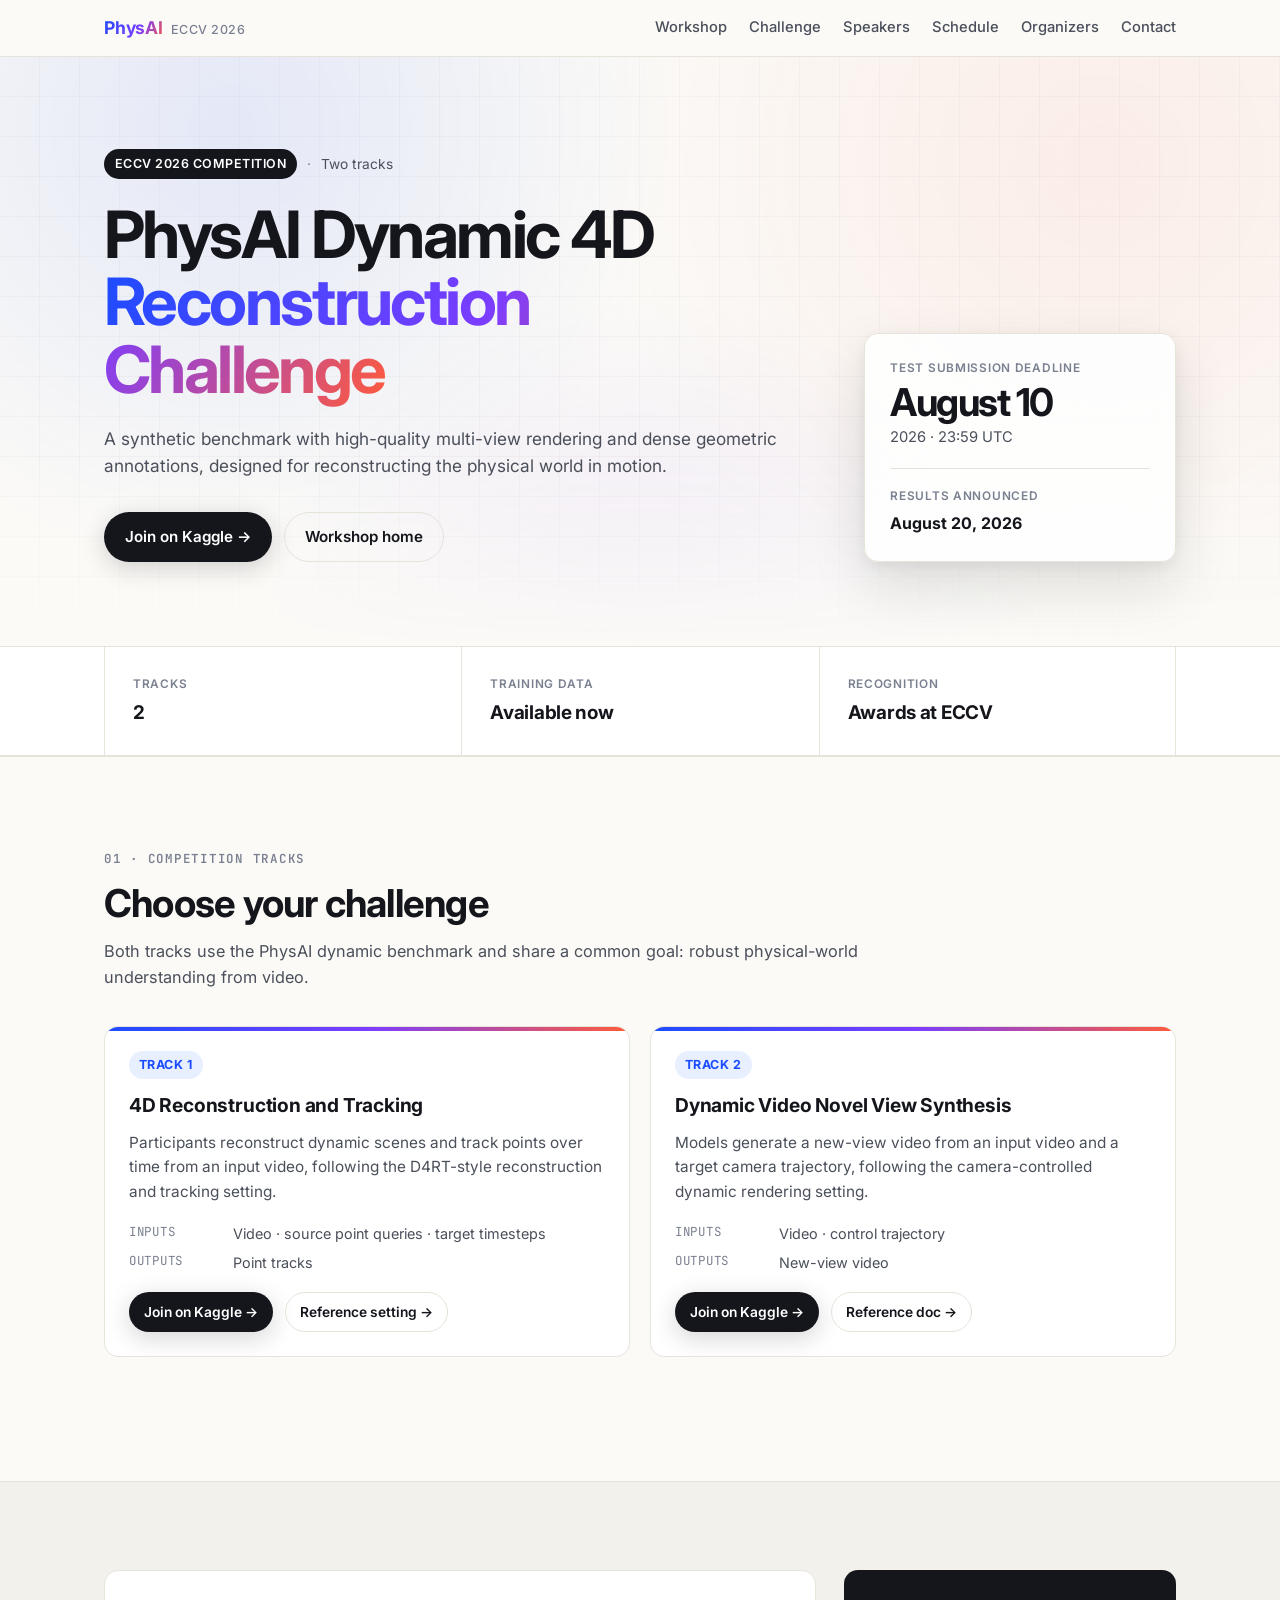
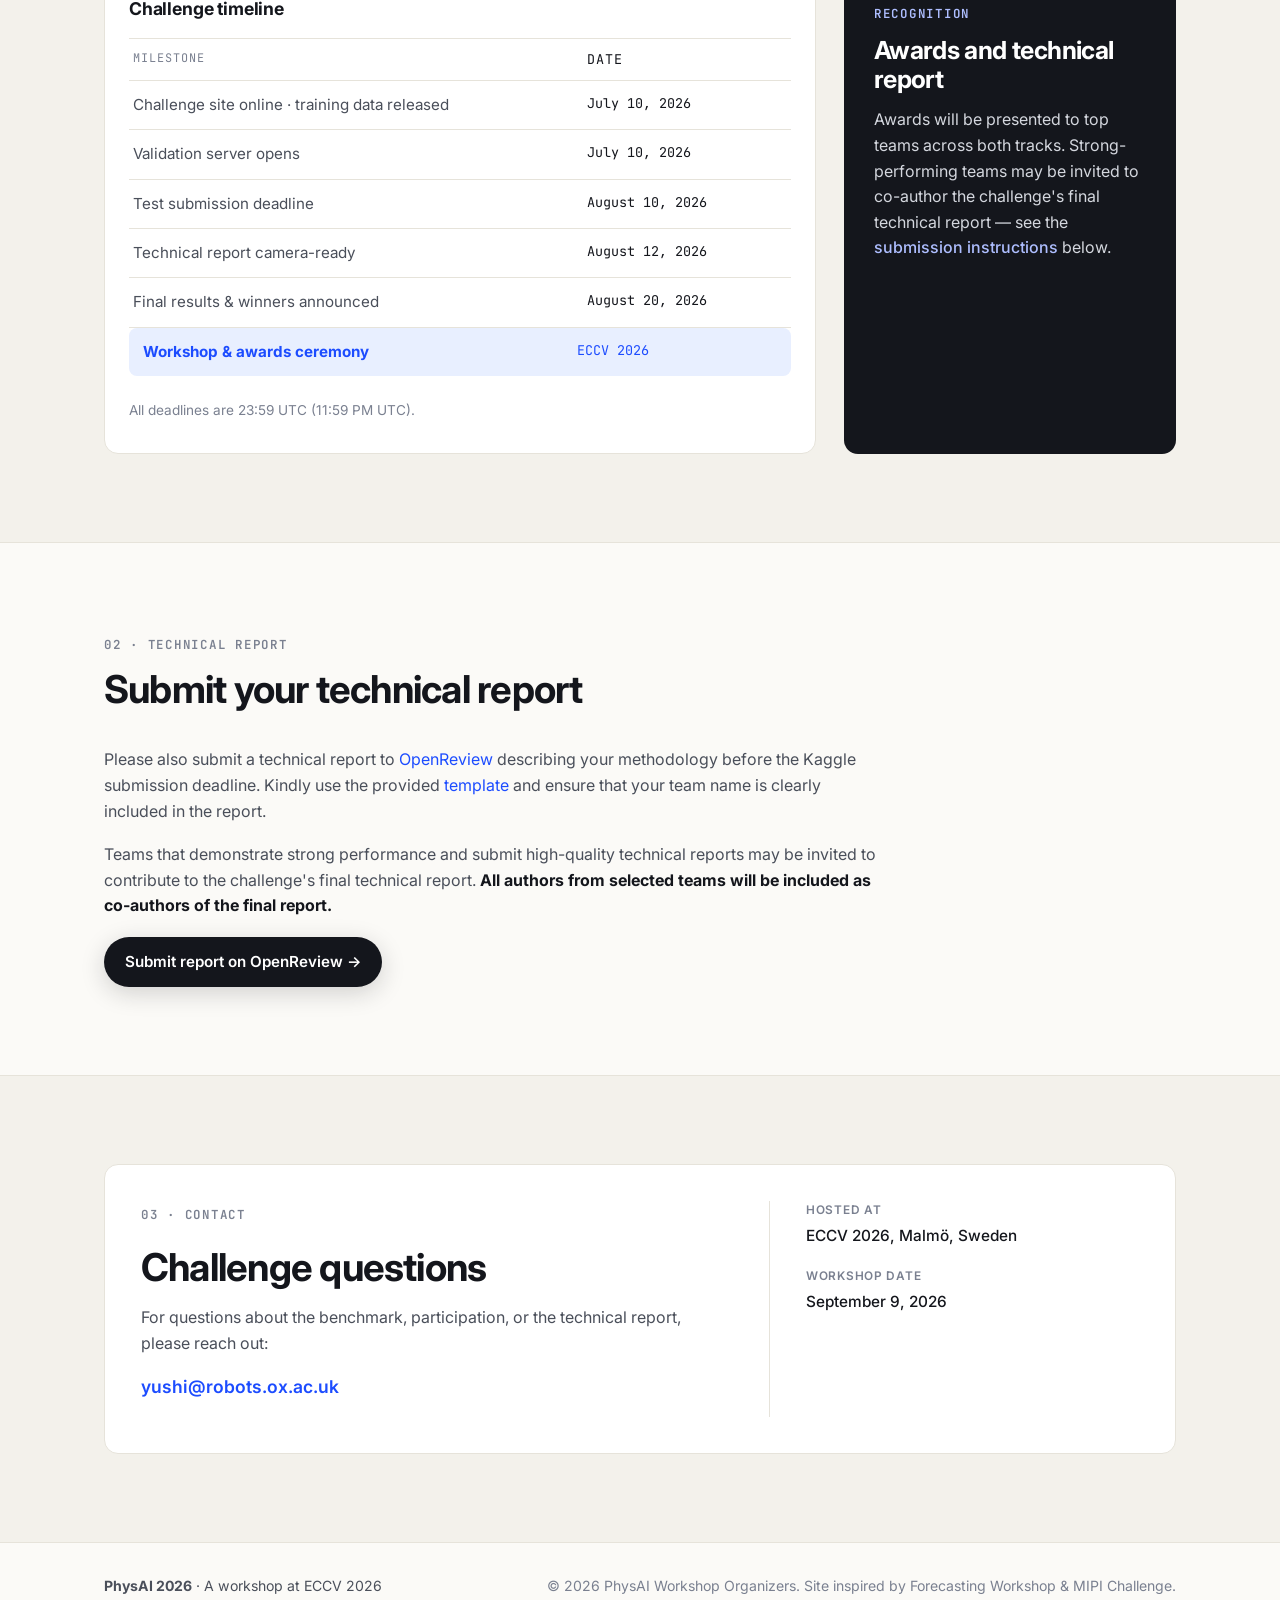
==== challenge.html @ 5b1e58a1 "Add technical report submission instructions to challenge page Co-Authored-By: Claude Fable 5 <norep" ====
<!doctype html>
<html lang="en">
<head>
<meta charset="utf-8" />
<meta name="viewport" content="width=device-width, initial-scale=1" />
<title>PhysAI Dynamic 4D Reconstruction Challenge — ECCV 2026</title>
<meta name="description" content="The PhysAI Dynamic 4D Reconstruction Challenge at ECCV 2026: two tracks for reconstruction, tracking, and dynamic video novel view synthesis." />
<link rel="preconnect" href="https://fonts.googleapis.com" />
<link rel="preconnect" href="https://fonts.gstatic.com" crossorigin />
<link href="https://fonts.googleapis.com/css2?family=Inter:wght@300;400;500;600;700;800&family=JetBrains+Mono:wght@400;500&display=swap" rel="stylesheet" />
<link rel="stylesheet" href="styles.css" />
</head>
<body class="challenge-page">

<header class="nav">
  <div class="nav-inner">
    <a href="index.html" class="brand">
      <span class="brand-mark">PhysAI</span>
      <span class="brand-sub">ECCV 2026</span>
    </a>
    <nav>
      <a href="index.html#about">Workshop</a>
      <a href="#top">Challenge</a>
      <a href="index.html#speakers">Speakers</a>
      <a href="index.html#schedule">Schedule</a>
      <a href="index.html#organizers">Organizers</a>
      <a href="#contact">Contact</a>
    </nav>
  </div>
</header>

<main>
  <section id="top" class="challenge-hero">
    <div class="hero-grid" aria-hidden="true"></div>
    <div class="container challenge-hero-inner">
      <div class="challenge-hero-copy">
        <div class="kicker">
          <span class="badge">ECCV 2026 Competition</span>
          <span class="dot">·</span>
          <span>Two tracks</span>
        </div>
        <h1>PhysAI Dynamic 4D<br /><span class="grad">Reconstruction Challenge</span></h1>
        <p class="lede">A synthetic benchmark with high-quality multi-view rendering and dense geometric annotations, designed for reconstructing the physical world in motion.</p>
        <div class="cta">
          <a class="btn primary" href="https://www.kaggle.com/competitions/phys-ai-dynamic-4-d-reconstruction-challenge" target="_blank" rel="noopener">Join on Kaggle →</a>
          <a class="btn ghost" href="index.html">Workshop home</a>
        </div>
      </div>
      <aside class="deadline-card" aria-label="Challenge deadlines">
        <span class="meta-label">Test submission deadline</span>
        <strong>August 10</strong>
        <span>2026 · 23:59 UTC</span>
        <div class="deadline-divider"></div>
        <span class="meta-label">Results announced</span>
        <b>August 20, 2026</b>
      </aside>
    </div>
  </section>

  <section class="challenge-stats" aria-label="Challenge overview">
    <div class="container challenge-stats-inner">
      <div><span class="meta-label">Tracks</span><strong>2</strong></div>
      <div><span class="meta-label">Training data</span><strong>Available now</strong></div>
      <div><span class="meta-label">Recognition</span><strong>Awards at ECCV</strong></div>
    </div>
  </section>

  <section id="tracks" class="section">
    <div class="container">
      <div class="section-head">
        <span class="eyebrow">01 · Competition tracks</span>
        <h2>Choose your challenge</h2>
        <p class="section-sub">Both tracks use the PhysAI dynamic benchmark and share a common goal: robust physical-world understanding from video.</p>
      </div>
      <div class="tracks">
        <article class="track">
          <div class="track-tag">Track 1</div>
          <h3>4D Reconstruction and Tracking</h3>
          <p>Participants reconstruct dynamic scenes and track points over time from an input video, following the D4RT-style reconstruction and tracking setting.</p>
          <ul class="track-meta">
            <li><span>Inputs</span> Video · source point queries · target timesteps</li>
            <li><span>Outputs</span> Point tracks</li>
          </ul>
          <div class="cta track-actions">
            <a class="btn primary small" href="https://www.kaggle.com/competitions/phys-ai-dynamic-4-d-reconstruction-challenge" target="_blank" rel="noopener">Join on Kaggle →</a>
            <a class="btn ghost small" href="https://github.com/jzr99/syn4d-kaggle-challenge-participants" target="_blank" rel="noopener">Reference setting →</a>
          </div>
        </article>
        <article class="track">
          <div class="track-tag">Track 2</div>
          <h3>Dynamic Video Novel View Synthesis</h3>
          <p>Models generate a new-view video from an input video and a target camera trajectory, following the camera-controlled dynamic rendering setting.</p>
          <ul class="track-meta">
            <li><span>Inputs</span> Video · control trajectory</li>
            <li><span>Outputs</span> New-view video</li>
          </ul>
          <div class="cta track-actions">
            <a class="btn primary small" href="https://www.kaggle.com/competitions/phys-ai-dynamic-4-d-reconstruction-challenge" target="_blank" rel="noopener">Join on Kaggle →</a>
            <a class="btn ghost small" href="https://github.com/NIRVANALAN/eccv26-physai-workshop-vdm_nvs_bench" target="_blank" rel="noopener">Reference doc →</a>
          </div>
        </article>
      </div>
    </div>
  </section>

  <section class="section alt">
    <div class="container challenge-details">
      <div class="timeline">
        <h3>Challenge timeline</h3>
        <div class="timeline-grid">
          <div class="tl-row head"><div>Milestone</div><div>Date</div></div>
          <div class="tl-row"><div>Challenge site online · training data released</div><div>July 10, 2026</div></div>
          <div class="tl-row"><div>Validation server opens</div><div>July 10, 2026</div></div>
          <div class="tl-row"><div>Test submission deadline</div><div>August 10, 2026</div></div>
          <div class="tl-row"><div>Technical report camera-ready</div><div>August 12, 2026</div></div>
          <div class="tl-row"><div>Final results &amp; winners announced</div><div>August 20, 2026</div></div>
          <div class="tl-row hl"><div><strong>Workshop &amp; awards ceremony</strong></div><div>ECCV 2026</div></div>
        </div>
        <p class="note">All deadlines are 23:59 UTC (11:59 PM UTC).</p>
      </div>
      <aside class="challenge-callout">
        <span class="eyebrow">Recognition</span>
        <h2>Awards and technical report</h2>
        <p>Awards will be presented to top teams across both tracks. Strong-performing teams may be invited to co-author the challenge's final technical report — see the <a href="#report">submission instructions</a> below.</p>
      </aside>
    </div>
  </section>

  <section id="report" class="section">
    <div class="container">
      <div class="section-head">
        <span class="eyebrow">02 · Technical report</span>
        <h2>Submit your technical report</h2>
      </div>
      <div class="prose">
        <p>
          Please also submit a technical report to
          <a href="https://openreview.net/group?id=thecvf.com/ECCV/2026/Workshop/PhysAI" target="_blank" rel="noopener">OpenReview</a>
          describing your methodology before the Kaggle submission deadline. Kindly use the provided
          <a href="https://eccv.ecva.net/Conferences/2026/SubmissionPolicies" target="_blank" rel="noopener">template</a>
          and ensure that your team name is clearly included in the report.
        </p>
        <p>
          Teams that demonstrate strong performance and submit high-quality technical reports may be
          invited to contribute to the challenge's final technical report.
          <strong>All authors from selected teams will be included as co-authors of the final report.</strong>
        </p>
        <div class="cta">
          <a class="btn primary" href="https://openreview.net/group?id=thecvf.com/ECCV/2026/Workshop/PhysAI" target="_blank" rel="noopener">Submit report on OpenReview →</a>
        </div>
      </div>
    </div>
  </section>

  <section id="contact" class="section alt">
    <div class="container">
      <div class="contact-card">
        <div>
          <span class="eyebrow">03 · Contact</span>
          <h2>Challenge questions</h2>
          <p>For questions about the benchmark, participation, or the technical report, please reach out:</p>
          <p class="email"><a href="mailto:yushi@robots.ox.ac.uk">yushi@robots.ox.ac.uk</a></p>
        </div>
        <div class="contact-side">
          <div class="contact-block"><span class="meta-label">Hosted at</span><span class="meta-value">ECCV 2026, Malmö, Sweden</span></div>
          <div class="contact-block"><span class="meta-label">Workshop date</span><span class="meta-value">September 9, 2026</span></div>
        </div>
      </div>
    </div>
  </section>
</main>

<footer class="footer">
  <div class="container footer-inner">
    <div><strong>PhysAI 2026</strong> · A workshop at ECCV 2026</div>
    <div class="muted">© 2026 PhysAI Workshop Organizers. Site inspired by Forecasting Workshop &amp; MIPI Challenge.</div>
  </div>
</footer>

</body>
</html>
---- styles.css ----
:root {
  --bg: #fbfaf7;
  --bg-alt: #f3f1eb;
  --ink: #14161c;
  --ink-soft: #4a4f5a;
  --ink-muted: #7a8090;
  --line: #e6e3da;
  --accent: #1c4cff;
  --accent-2: #ff5b3a;
  --accent-soft: #e8efff;
  --grad-a: #1c4cff;
  --grad-b: #7b3dff;
  --grad-c: #ff5b3a;
  --max: 1120px;
  --radius: 14px;
  --shadow: 0 1px 2px rgba(20, 22, 28, 0.04), 0 8px 28px rgba(20, 22, 28, 0.06);
  --shadow-lg: 0 4px 14px rgba(20, 22, 28, 0.06), 0 24px 56px rgba(20, 22, 28, 0.12);
}

* { box-sizing: border-box; }
html, body { margin: 0; padding: 0; }
html { scroll-behavior: smooth; }
body {
  background: var(--bg);
  color: var(--ink);
  font-family: 'Inter', -apple-system, BlinkMacSystemFont, 'Segoe UI', Roboto, sans-serif;
  font-size: 16px;
  line-height: 1.6;
  -webkit-font-smoothing: antialiased;
  -moz-osx-font-smoothing: grayscale;
}

a { color: var(--accent); text-decoration: none; }
a:hover { text-decoration: underline; }

img { max-width: 100%; display: block; }

.container {
  max-width: var(--max);
  margin: 0 auto;
  padding: 0 24px;
}

/* ----- NAV ----- */
.nav {
  position: sticky;
  top: 0;
  z-index: 50;
  background: rgba(251, 250, 247, 0.85);
  backdrop-filter: saturate(180%) blur(14px);
  -webkit-backdrop-filter: saturate(180%) blur(14px);
  border-bottom: 1px solid var(--line);
}
.nav-inner {
  max-width: var(--max);
  margin: 0 auto;
  padding: 14px 24px;
  display: flex;
  align-items: center;
  justify-content: space-between;
  gap: 24px;
}
.brand {
  display: inline-flex;
  align-items: baseline;
  gap: 8px;
  color: var(--ink);
  text-decoration: none;
  font-weight: 700;
}
.brand:hover { text-decoration: none; }
.brand-mark {
  font-size: 1.1rem;
  letter-spacing: -0.01em;
  background: linear-gradient(120deg, var(--grad-a), var(--grad-b) 60%, var(--grad-c));
  -webkit-background-clip: text;
  background-clip: text;
  color: transparent;
}
.brand-sub {
  font-size: 0.78rem;
  color: var(--ink-muted);
  font-weight: 500;
  letter-spacing: 0.04em;
  text-transform: uppercase;
}
.nav nav {
  display: flex;
  gap: 22px;
  flex-wrap: wrap;
}
.nav nav a {
  color: var(--ink-soft);
  text-decoration: none;
  font-size: 0.92rem;
  font-weight: 500;
  transition: color 0.15s ease;
}
.nav nav a:hover { color: var(--ink); }

/* ----- HERO ----- */
.hero {
  position: relative;
  padding: 88px 24px 96px;
  overflow: hidden;
}
.hero-grid {
  position: absolute;
  inset: 0;
  background-image:
    radial-gradient(circle at 18% 12%, rgba(28, 76, 255, 0.10), transparent 38%),
    radial-gradient(circle at 86% 18%, rgba(255, 91, 58, 0.08), transparent 42%),
    radial-gradient(circle at 50% 110%, rgba(123, 61, 255, 0.10), transparent 45%),
    linear-gradient(transparent 0px, transparent 39px, rgba(20, 22, 28, 0.05) 40px),
    linear-gradient(90deg, transparent 0px, transparent 39px, rgba(20, 22, 28, 0.05) 40px);
  background-size: auto, auto, auto, 40px 40px, 40px 40px;
  mask-image: linear-gradient(to bottom, black 0%, black 70%, transparent 100%);
  -webkit-mask-image: linear-gradient(to bottom, black 0%, black 70%, transparent 100%);
}
.hero-cloud {
  position: absolute;
  inset: 0;
  z-index: 0;
  pointer-events: none;
  mask-image: linear-gradient(to bottom, black 0%, black 64%, transparent 100%);
  -webkit-mask-image: linear-gradient(to bottom, black 0%, black 64%, transparent 100%);
}
.hero-inner {
  position: relative;
  z-index: 1;
  max-width: var(--max);
  margin: 0 auto;
}
.kicker {
  display: inline-flex;
  gap: 10px;
  align-items: center;
  font-size: 0.86rem;
  color: var(--ink-soft);
  margin-bottom: 22px;
}
.badge {
  display: inline-block;
  padding: 5px 11px;
  background: var(--ink);
  color: #fff;
  border-radius: 999px;
  font-weight: 600;
  font-size: 0.78rem;
  letter-spacing: 0.04em;
  text-transform: uppercase;
}
.dot { color: var(--ink-muted); }

.hero h1 {
  font-size: clamp(2.2rem, 5.5vw, 4.4rem);
  line-height: 1.04;
  letter-spacing: -0.03em;
  font-weight: 800;
  margin: 0 0 22px;
  color: var(--ink);
}
.grad {
  background: linear-gradient(120deg, var(--grad-a) 0%, var(--grad-b) 55%, var(--grad-c) 100%);
  -webkit-background-clip: text;
  background-clip: text;
  color: transparent;
}
.lede {
  max-width: 720px;
  font-size: 1.08rem;
  color: var(--ink-soft);
  margin: 0 0 32px;
}
.meta {
  display: grid;
  grid-template-columns: repeat(3, minmax(0, 1fr));
  gap: 16px;
  max-width: 760px;
  margin-bottom: 36px;
}
.meta-item {
  background: #fff;
  border: 1px solid var(--line);
  padding: 14px 16px;
  border-radius: var(--radius);
  display: flex;
  flex-direction: column;
  gap: 4px;
}
.meta-label {
  font-size: 0.74rem;
  letter-spacing: 0.06em;
  text-transform: uppercase;
  color: var(--ink-muted);
  font-weight: 600;
}
.meta-value {
  font-size: 0.96rem;
  color: var(--ink);
  font-weight: 500;
}
.cta {
  display: flex;
  gap: 12px;
  flex-wrap: wrap;
}
.btn {
  display: inline-flex;
  align-items: center;
  gap: 6px;
  padding: 12px 20px;
  border-radius: 999px;
  font-weight: 600;
  font-size: 0.95rem;
  border: 1px solid transparent;
  cursor: pointer;
  transition: transform 0.12s ease, box-shadow 0.12s ease, background 0.12s ease, color 0.12s ease;
  text-decoration: none;
}
.btn.primary {
  background: var(--ink);
  color: #fff;
  box-shadow: 0 6px 24px rgba(20, 22, 28, 0.18);
}
.btn.primary:hover { transform: translateY(-1px); background: #000; text-decoration: none; }
.btn.ghost {
  background: transparent;
  color: var(--ink);
  border-color: var(--line);
}
.btn.ghost:hover { background: #fff; text-decoration: none; }
.btn.small { padding: 8px 14px; font-size: 0.86rem; }

/* ----- SECTIONS ----- */
.section {
  padding: 88px 0;
  border-top: 1px solid var(--line);
}
.section.alt {
  background: var(--bg-alt);
}
.section-head {
  margin-bottom: 36px;
  max-width: 760px;
}
.eyebrow {
  display: inline-block;
  font-size: 0.78rem;
  letter-spacing: 0.14em;
  text-transform: uppercase;
  color: var(--ink-muted);
  font-weight: 600;
  margin-bottom: 12px;
  font-family: 'JetBrains Mono', monospace;
}
.section h2 {
  font-size: clamp(1.7rem, 3.2vw, 2.4rem);
  letter-spacing: -0.02em;
  line-height: 1.15;
  margin: 0 0 12px;
  font-weight: 700;
}
.section-sub {
  color: var(--ink-soft);
  font-size: 1.02rem;
  margin: 0;
}
.prose p {
  max-width: 780px;
  color: var(--ink-soft);
  font-size: 1rem;
  margin: 0 0 18px;
}
.prose strong { color: var(--ink); }

/* ----- TOPICS ----- */
.topics {
  display: grid;
  grid-template-columns: repeat(3, minmax(0, 1fr));
  gap: 20px;
}
.topic {
  background: #fff;
  border: 1px solid var(--line);
  border-radius: var(--radius);
  padding: 22px 22px 24px;
  transition: transform 0.15s ease, box-shadow 0.15s ease;
}
.topic:hover { transform: translateY(-2px); box-shadow: var(--shadow); }
.topic-num {
  font-family: 'JetBrains Mono', monospace;
  font-size: 0.78rem;
  color: var(--ink-muted);
  margin-bottom: 10px;
}
.topic h3 {
  margin: 0 0 8px;
  font-size: 1.05rem;
  letter-spacing: -0.01em;
}
.topic p {
  margin: 0;
  color: var(--ink-soft);
  font-size: 0.94rem;
}

/* ----- PEOPLE GRID ----- */
.people-grid {
  display: grid;
  grid-template-columns: repeat(4, minmax(0, 1fr));
  gap: 20px;
}
.people-grid.speakers-grid {
  grid-template-columns: repeat(5, minmax(0, 1fr));
}
.people-grid.compact {
  grid-template-columns: repeat(5, minmax(0, 1fr));
  gap: 14px;
}
.people-grid.compact .person { padding: 12px 12px 14px; gap: 10px; }
.people-grid.compact .person h4 { font-size: 0.92rem; }
.people-grid.compact .person .aff { font-size: 0.78rem; line-height: 1.35; }
.people-grid.compact .person a.weblink { font-size: 0.76rem; }
.person {
  background: #fff;
  border: 1px solid var(--line);
  border-radius: var(--radius);
  padding: 16px 16px 18px;
  display: flex;
  flex-direction: column;
  gap: 12px;
  transition: transform 0.15s ease, box-shadow 0.15s ease;
}
.person:hover { transform: translateY(-2px); box-shadow: var(--shadow); }
.person .photo {
  aspect-ratio: 1 / 1;
  border-radius: 10px;
  overflow: hidden;
  background: linear-gradient(135deg, #eef0f6, #dde2ee);
  position: relative;
}
.person .photo img {
  width: 100%;
  height: 100%;
  object-fit: cover;
}
.person .photo.placeholder::after {
  content: attr(data-initials);
  position: absolute;
  inset: 0;
  display: flex;
  align-items: center;
  justify-content: center;
  font-size: 2.2rem;
  font-weight: 700;
  letter-spacing: 0.02em;
  color: var(--ink-muted);
  background: linear-gradient(135deg, #eef0f6, #d8def0);
}
.person h4 {
  margin: 0;
  font-size: 1rem;
  letter-spacing: -0.01em;
  line-height: 1.25;
}
.person .aff {
  margin: -4px 0 0;
  color: var(--ink-muted);
  font-size: 0.86rem;
  line-height: 1.4;
}
.person a.weblink {
  font-size: 0.82rem;
  color: var(--accent);
  font-weight: 500;
  margin-top: auto;
}

.note {
  margin-top: 24px;
  font-size: 0.85rem;
  color: var(--ink-muted);
}

/* ----- SCHEDULE ----- */
.schedule {
  background: #fff;
  border: 1px solid var(--line);
  border-radius: var(--radius);
  overflow: hidden;
}
.schedule-row {
  display: grid;
  grid-template-columns: 180px 1fr;
  padding: 14px 22px;
  border-top: 1px solid var(--line);
  align-items: center;
  font-size: 0.96rem;
}
.schedule-row:first-child { border-top: none; }
.schedule-row.head {
  background: var(--ink);
  color: #fff;
  font-family: 'JetBrains Mono', monospace;
  font-size: 0.78rem;
  letter-spacing: 0.08em;
  text-transform: uppercase;
}
.schedule-row .time {
  font-family: 'JetBrains Mono', monospace;
  font-size: 0.88rem;
  color: var(--ink-soft);
}
.schedule-row.head .time { color: #fff; }
.schedule-row.break { background: #faf7f0; color: var(--ink-soft); }

/* ----- CHALLENGE ----- */
.challenge-preview {
  display: grid;
  grid-template-columns: minmax(0, 1.5fr) auto auto;
  gap: 28px;
  align-items: center;
  padding: 30px 32px;
  border: 1px solid #dce4ff;
  border-radius: calc(var(--radius) + 2px);
  background:
    radial-gradient(circle at 85% 10%, rgba(255, 91, 58, 0.11), transparent 31%),
    linear-gradient(125deg, #f4f7ff, #fffaf5);
}
.challenge-preview .eyebrow { margin-bottom: 8px; }
.challenge-preview h2 { margin: 0 0 8px; font-size: clamp(1.4rem, 2.4vw, 1.9rem); }
.challenge-preview p { margin: 0; color: var(--ink-soft); }
.challenge-preview-meta { display: flex; flex-direction: column; gap: 3px; min-width: 210px; }
.challenge-preview-meta strong { font-size: 0.94rem; }
.challenge-banner {
  display: flex;
  gap: 18px;
  align-items: center;
  background: linear-gradient(120deg, #fff7ee, #fff0eb);
  border: 1px solid #f4dccd;
  border-radius: var(--radius);
  padding: 18px 22px;
  margin-bottom: 28px;
}
.banner-mark {
  font-size: 1.8rem;
  line-height: 1;
}
.challenge-banner strong { color: var(--ink); }
.tracks {
  display: grid;
  grid-template-columns: repeat(2, minmax(0, 1fr));
  gap: 20px;
  margin-bottom: 36px;
}
.track {
  background: #fff;
  border: 1px solid var(--line);
  border-radius: var(--radius);
  padding: 24px;
  display: flex;
  flex-direction: column;
  gap: 14px;
  position: relative;
  overflow: hidden;
}
.track::before {
  content: "";
  position: absolute;
  inset: 0 0 auto 0;
  height: 4px;
  background: linear-gradient(90deg, var(--grad-a), var(--grad-b), var(--grad-c));
}
.track-tag {
  display: inline-block;
  align-self: flex-start;
  background: var(--accent-soft);
  color: var(--accent);
  font-size: 0.78rem;
  font-weight: 700;
  padding: 4px 10px;
  border-radius: 999px;
  letter-spacing: 0.04em;
  text-transform: uppercase;
}
.track h3 {
  margin: 0;
  font-size: 1.2rem;
  letter-spacing: -0.01em;
  line-height: 1.25;
}
.track p {
  margin: 0;
  color: var(--ink-soft);
  font-size: 0.96rem;
}
.track-meta {
  list-style: none;
  padding: 0;
  margin: 4px 0 0;
  display: flex;
  flex-direction: column;
  gap: 6px;
  font-size: 0.9rem;
}
.track-meta li {
  display: grid;
  grid-template-columns: 92px 1fr;
  gap: 12px;
  color: var(--ink-soft);
}
.track-meta li span {
  font-family: 'JetBrains Mono', monospace;
  font-size: 0.78rem;
  color: var(--ink-muted);
  text-transform: uppercase;
  letter-spacing: 0.06em;
}

.timeline {
  background: #fff;
  border: 1px solid var(--line);
  border-radius: var(--radius);
  padding: 24px 24px 18px;
}
.timeline h3 {
  margin: 0 0 14px;
  font-size: 1.1rem;
  letter-spacing: -0.01em;
}
.timeline-grid {
  display: flex;
  flex-direction: column;
  border-top: 1px solid var(--line);
}
.tl-row {
  display: grid;
  grid-template-columns: 1fr 200px;
  padding: 12px 4px;
  border-bottom: 1px solid var(--line);
  font-size: 0.95rem;
  color: var(--ink-soft);
}
.tl-row.head {
  font-family: 'JetBrains Mono', monospace;
  font-size: 0.74rem;
  text-transform: uppercase;
  color: var(--ink-muted);
  letter-spacing: 0.08em;
  padding: 10px 4px;
}
.tl-row.hl {
  background: var(--accent-soft);
  border-radius: 8px;
  border-bottom: none;
  padding: 12px 14px;
  color: var(--accent);
}
.tl-row > div:last-child {
  font-family: 'JetBrains Mono', monospace;
  font-size: 0.84rem;
  color: var(--ink);
}
.tl-row.hl > div:last-child { color: var(--accent); }

/* ----- CHALLENGE PAGE ----- */
.challenge-hero {
  position: relative;
  overflow: hidden;
  padding: 92px 0 84px;
}
.challenge-hero-inner {
  position: relative;
  z-index: 1;
  display: grid;
  grid-template-columns: minmax(0, 1.6fr) minmax(250px, 0.7fr);
  align-items: end;
  gap: 48px;
}
.challenge-hero h1 {
  font-size: clamp(2.5rem, 5.1vw, 4.5rem);
  line-height: 1.03;
  letter-spacing: -0.04em;
  margin: 0 0 22px;
}
.challenge-hero .lede { margin-bottom: 32px; }
.deadline-card {
  display: flex;
  flex-direction: column;
  gap: 5px;
  padding: 25px;
  border: 1px solid var(--line);
  border-radius: var(--radius);
  background: rgba(255, 255, 255, 0.88);
  box-shadow: var(--shadow-lg);
}
.deadline-card strong { font-size: clamp(2rem, 3vw, 2.7rem); line-height: 1; letter-spacing: -0.04em; }
.deadline-card > span:not(.meta-label) { color: var(--ink-soft); font-size: 0.92rem; }
.deadline-card b { font-size: 1rem; }
.deadline-divider { height: 1px; margin: 13px 0; background: var(--line); }
.challenge-stats { border-top: 1px solid var(--line); border-bottom: 1px solid var(--line); background: #fff; }
.challenge-stats-inner { display: grid; grid-template-columns: repeat(3, 1fr); }
.challenge-stats-inner > div { display: flex; flex-direction: column; gap: 4px; min-height: 108px; justify-content: center; padding: 20px 28px; border-left: 1px solid var(--line); }
.challenge-stats-inner > div:last-child { border-right: 1px solid var(--line); }
.challenge-stats-inner strong { font-size: 1.18rem; letter-spacing: -0.015em; }
.track-actions { margin-top: auto; padding-top: 4px; }
.challenge-details { display: grid; grid-template-columns: minmax(0, 1.5fr) minmax(260px, 0.7fr); gap: 28px; align-items: stretch; }
.challenge-details .timeline { margin: 0; }
.challenge-callout { padding: 30px; border-radius: var(--radius); background: var(--ink); color: #fff; }
.challenge-callout .eyebrow { color: #aebeff; }
.challenge-callout h2 { margin: 0 0 14px; font-size: 1.55rem; line-height: 1.15; letter-spacing: -0.025em; }
.challenge-callout p { margin: 0; color: #d4d7de; }
.challenge-callout a { color: #aebeff; font-weight: 500; }

/* ----- CONTACT ----- */
.contact-card {
  background: #fff;
  border: 1px solid var(--line);
  border-radius: var(--radius);
  padding: 36px;
  display: grid;
  grid-template-columns: 1.6fr 1fr;
  gap: 36px;
}
.contact-card h2 { margin-top: 8px; }
.contact-card p { color: var(--ink-soft); }
.email a {
  font-weight: 600;
  font-size: 1.1rem;
}
.contact-side {
  display: flex;
  flex-direction: column;
  gap: 18px;
  border-left: 1px solid var(--line);
  padding-left: 36px;
}
.contact-block {
  display: flex;
  flex-direction: column;
  gap: 4px;
}

/* ----- FOOTER ----- */
.footer {
  padding: 32px 0 40px;
  border-top: 1px solid var(--line);
  background: var(--bg);
}
.footer-inner {
  display: flex;
  align-items: center;
  justify-content: space-between;
  flex-wrap: wrap;
  gap: 12px;
  font-size: 0.88rem;
  color: var(--ink-soft);
}
.muted { color: var(--ink-muted); }

/* ----- RESPONSIVE ----- */
@media (max-width: 980px) {
  .topics, .people-grid { grid-template-columns: repeat(3, minmax(0, 1fr)); }
  .people-grid.speakers-grid { grid-template-columns: repeat(4, minmax(0, 1fr)); }
  .people-grid.compact { grid-template-columns: repeat(5, minmax(0, 1fr)); }
  .tracks { grid-template-columns: 1fr; }
  .meta { grid-template-columns: repeat(2, 1fr); }
  .contact-card { grid-template-columns: 1fr; }
  .contact-side { border-left: none; border-top: 1px solid var(--line); padding-left: 0; padding-top: 24px; }
  .challenge-hero-inner, .challenge-details { grid-template-columns: 1fr; }
  .deadline-card { max-width: 420px; }
  .challenge-preview { grid-template-columns: 1fr auto; }
  .challenge-preview .btn { grid-column: 1 / -1; justify-self: start; }
}
@media (max-width: 720px) {
  .nav-inner { flex-wrap: wrap; }
  .nav nav { gap: 14px; }
  .hero { padding: 56px 24px 72px; }
  .section { padding: 64px 0; }
  .topics, .people-grid { grid-template-columns: repeat(2, minmax(0, 1fr)); }
  .people-grid.speakers-grid { grid-template-columns: repeat(3, minmax(0, 1fr)); }
  .people-grid.compact { grid-template-columns: repeat(3, minmax(0, 1fr)); }
  .schedule-row { grid-template-columns: 110px 1fr; padding: 12px 16px; font-size: 0.92rem; }
  .tl-row { grid-template-columns: 1fr 110px; }
  .meta { grid-template-columns: 1fr; }
  .challenge-hero { padding: 64px 0; }
  .challenge-stats-inner { grid-template-columns: 1fr; }
  .challenge-stats-inner > div, .challenge-stats-inner > div:last-child { min-height: auto; padding: 18px 0; border: 0; border-bottom: 1px solid var(--line); }
  .challenge-stats-inner > div:last-child { border-bottom: 0; }
  .challenge-preview { grid-template-columns: 1fr; gap: 20px; padding: 25px; }
  .challenge-preview .btn { grid-column: auto; }
}
@media (max-width: 460px) {
  .people-grid, .people-grid.compact { grid-template-columns: 1fr 1fr; }
  .people-grid.speakers-grid { grid-template-columns: 1fr 1fr; }
  .topics { grid-template-columns: 1fr; }
}
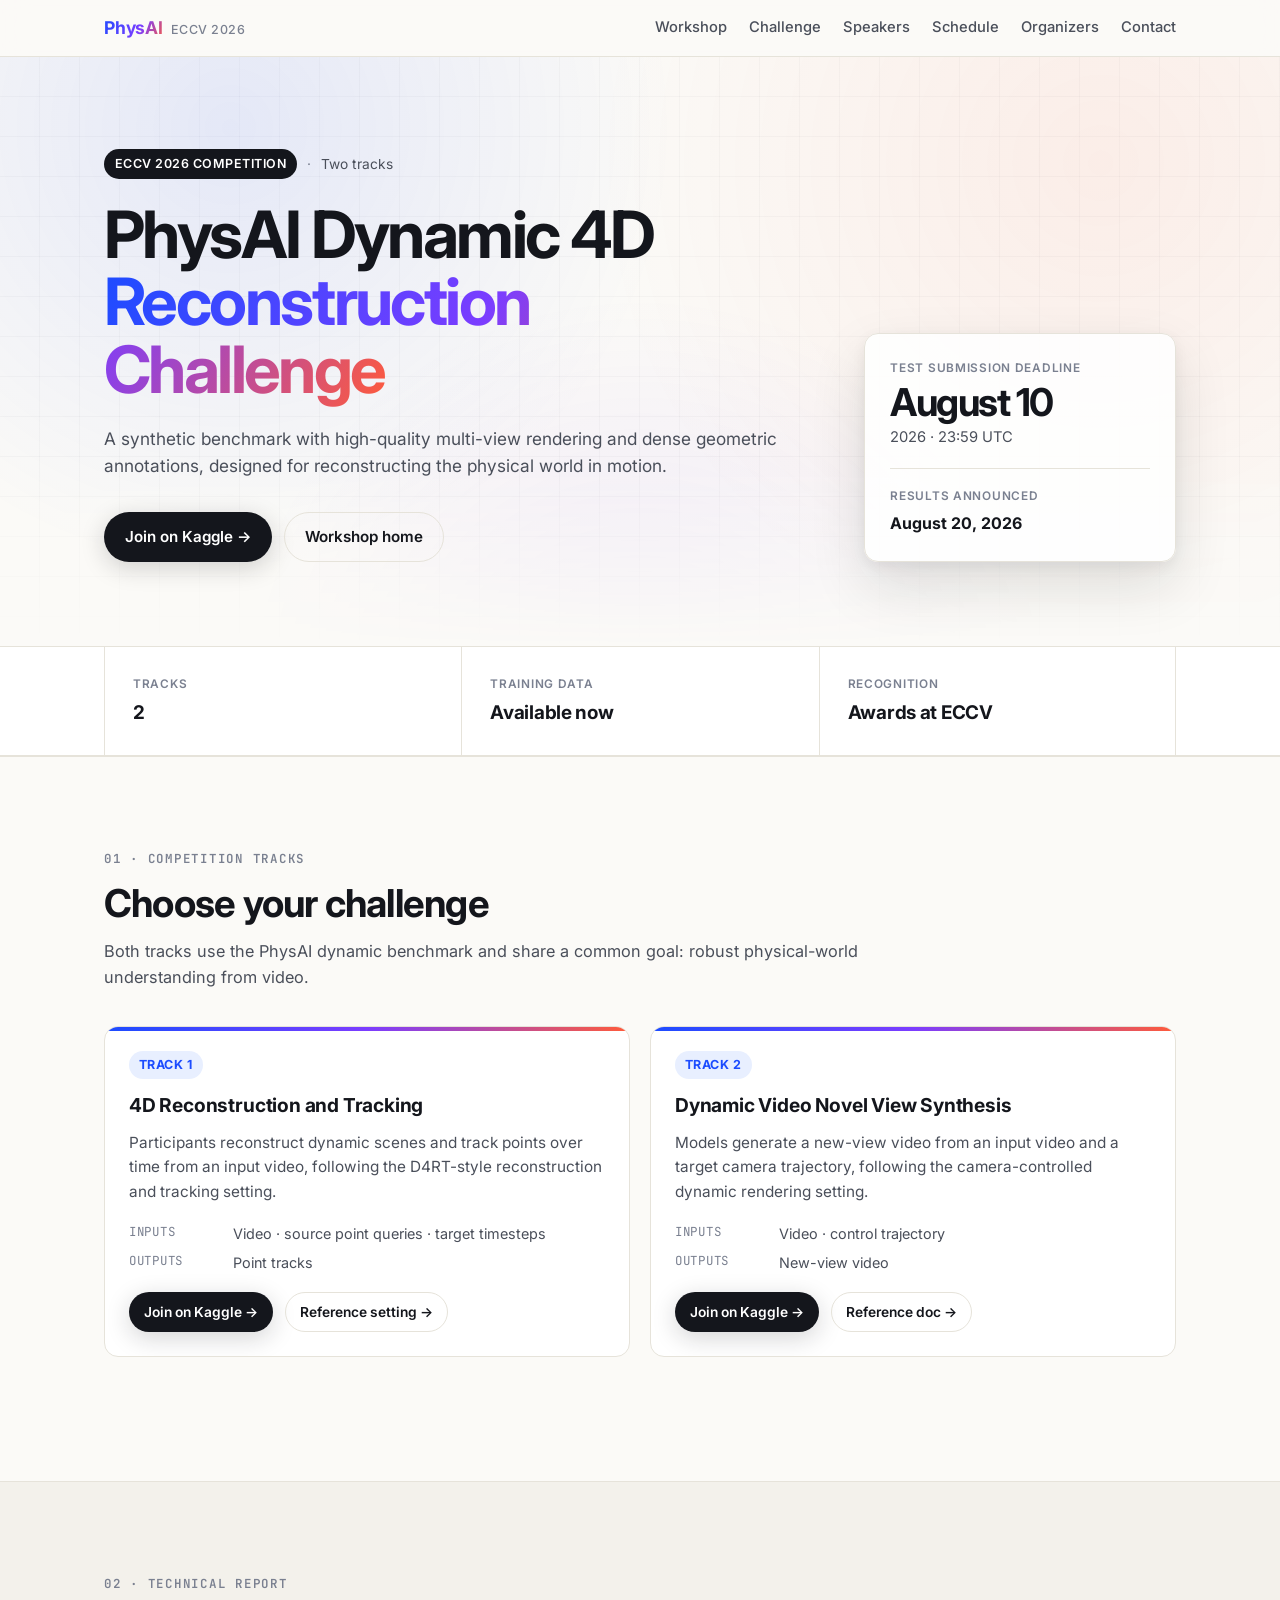
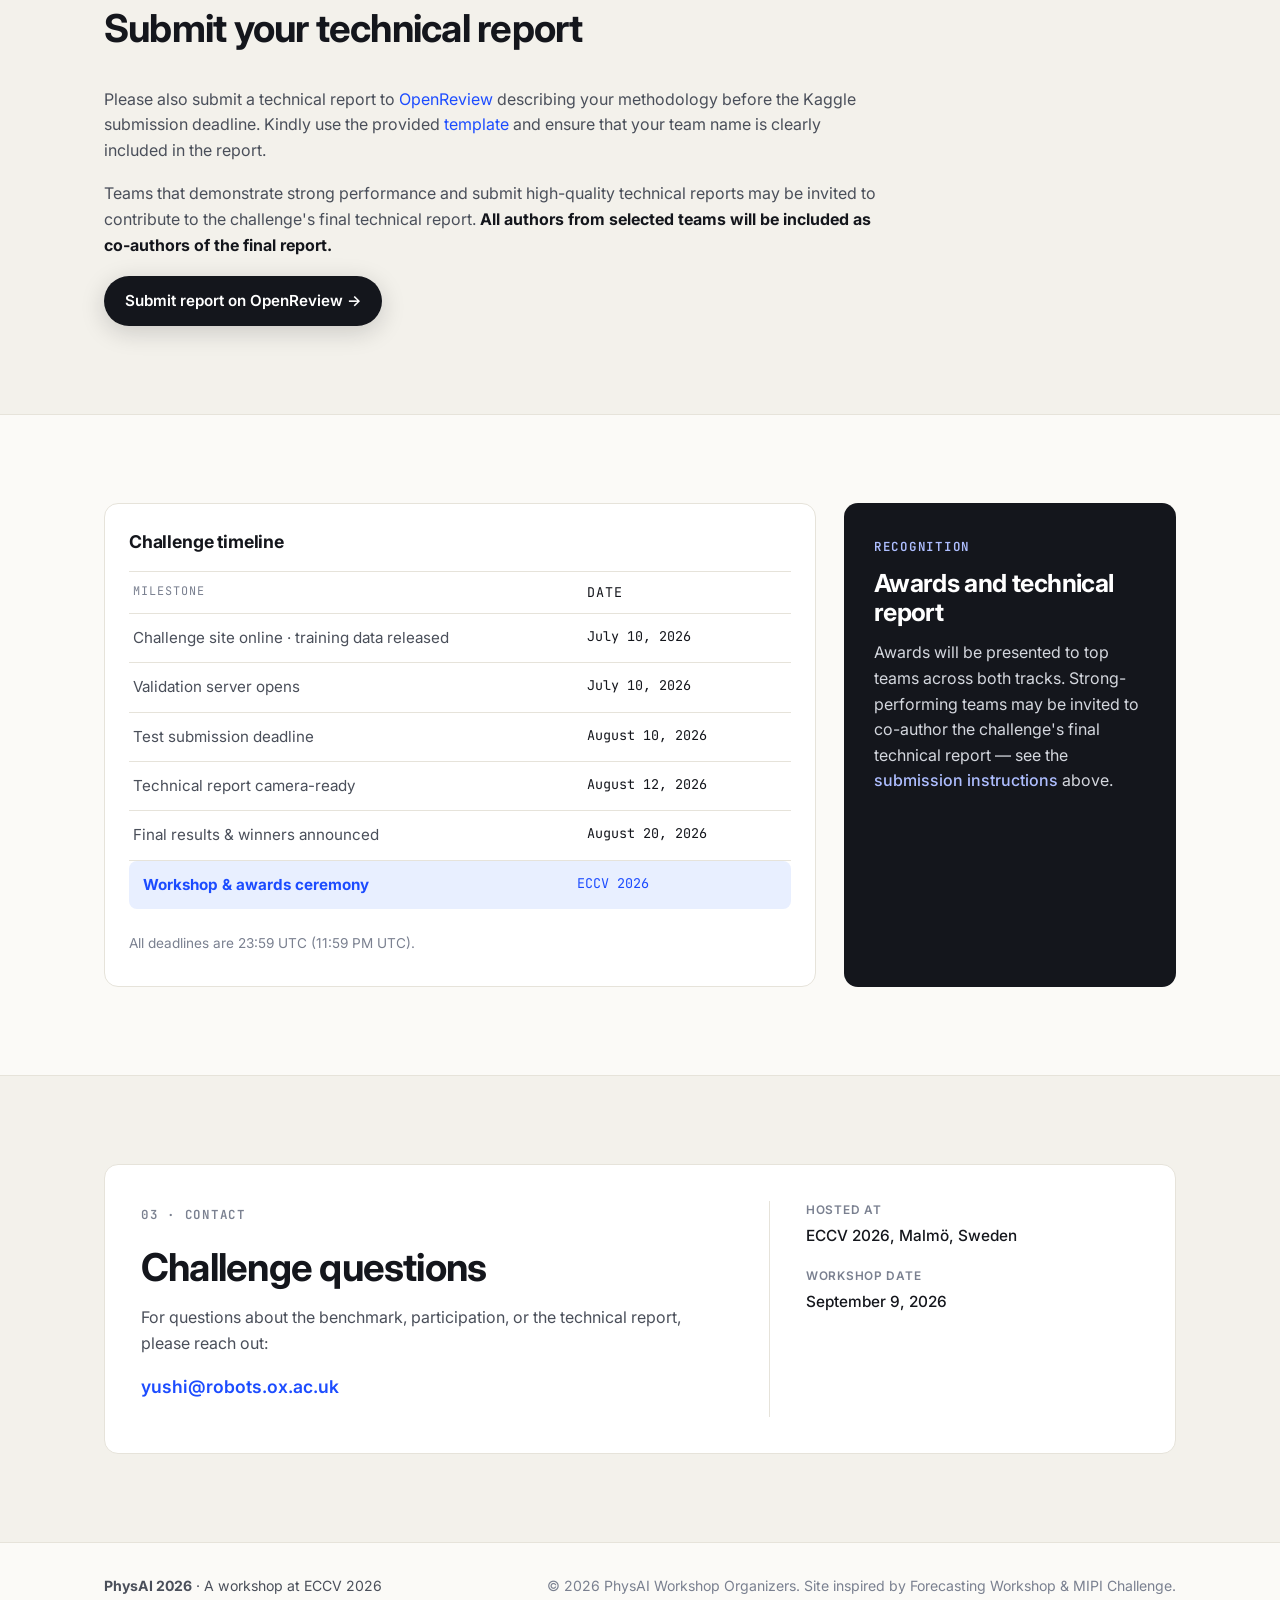
==== commit 8828a6bf: "Move technical report section before challenge timeline Co-Authored-By: Claude Fable 5 <noreply@anth" ====
--- a/challenge.html
+++ b/challenge.html
@@ -103,30 +103,7 @@
     </div>
   </section>
 
-  <section class="section alt">
-    <div class="container challenge-details">
-      <div class="timeline">
-        <h3>Challenge timeline</h3>
-        <div class="timeline-grid">
-          <div class="tl-row head"><div>Milestone</div><div>Date</div></div>
-          <div class="tl-row"><div>Challenge site online · training data released</div><div>July 10, 2026</div></div>
-          <div class="tl-row"><div>Validation server opens</div><div>July 10, 2026</div></div>
-          <div class="tl-row"><div>Test submission deadline</div><div>August 10, 2026</div></div>
-          <div class="tl-row"><div>Technical report camera-ready</div><div>August 12, 2026</div></div>
-          <div class="tl-row"><div>Final results &amp; winners announced</div><div>August 20, 2026</div></div>
-          <div class="tl-row hl"><div><strong>Workshop &amp; awards ceremony</strong></div><div>ECCV 2026</div></div>
-        </div>
-        <p class="note">All deadlines are 23:59 UTC (11:59 PM UTC).</p>
-      </div>
-      <aside class="challenge-callout">
-        <span class="eyebrow">Recognition</span>
-        <h2>Awards and technical report</h2>
-        <p>Awards will be presented to top teams across both tracks. Strong-performing teams may be invited to co-author the challenge's final technical report — see the <a href="#report">submission instructions</a> below.</p>
-      </aside>
-    </div>
-  </section>
-
-  <section id="report" class="section">
+  <section id="report" class="section alt">
     <div class="container">
       <div class="section-head">
         <span class="eyebrow">02 · Technical report</span>
@@ -149,6 +126,29 @@
           <a class="btn primary" href="https://openreview.net/group?id=thecvf.com/ECCV/2026/Workshop/PhysAI" target="_blank" rel="noopener">Submit report on OpenReview →</a>
         </div>
       </div>
+    </div>
+  </section>
+
+  <section class="section">
+    <div class="container challenge-details">
+      <div class="timeline">
+        <h3>Challenge timeline</h3>
+        <div class="timeline-grid">
+          <div class="tl-row head"><div>Milestone</div><div>Date</div></div>
+          <div class="tl-row"><div>Challenge site online · training data released</div><div>July 10, 2026</div></div>
+          <div class="tl-row"><div>Validation server opens</div><div>July 10, 2026</div></div>
+          <div class="tl-row"><div>Test submission deadline</div><div>August 10, 2026</div></div>
+          <div class="tl-row"><div>Technical report camera-ready</div><div>August 12, 2026</div></div>
+          <div class="tl-row"><div>Final results &amp; winners announced</div><div>August 20, 2026</div></div>
+          <div class="tl-row hl"><div><strong>Workshop &amp; awards ceremony</strong></div><div>ECCV 2026</div></div>
+        </div>
+        <p class="note">All deadlines are 23:59 UTC (11:59 PM UTC).</p>
+      </div>
+      <aside class="challenge-callout">
+        <span class="eyebrow">Recognition</span>
+        <h2>Awards and technical report</h2>
+        <p>Awards will be presented to top teams across both tracks. Strong-performing teams may be invited to co-author the challenge's final technical report — see the <a href="#report">submission instructions</a> above.</p>
+      </aside>
     </div>
   </section>
 
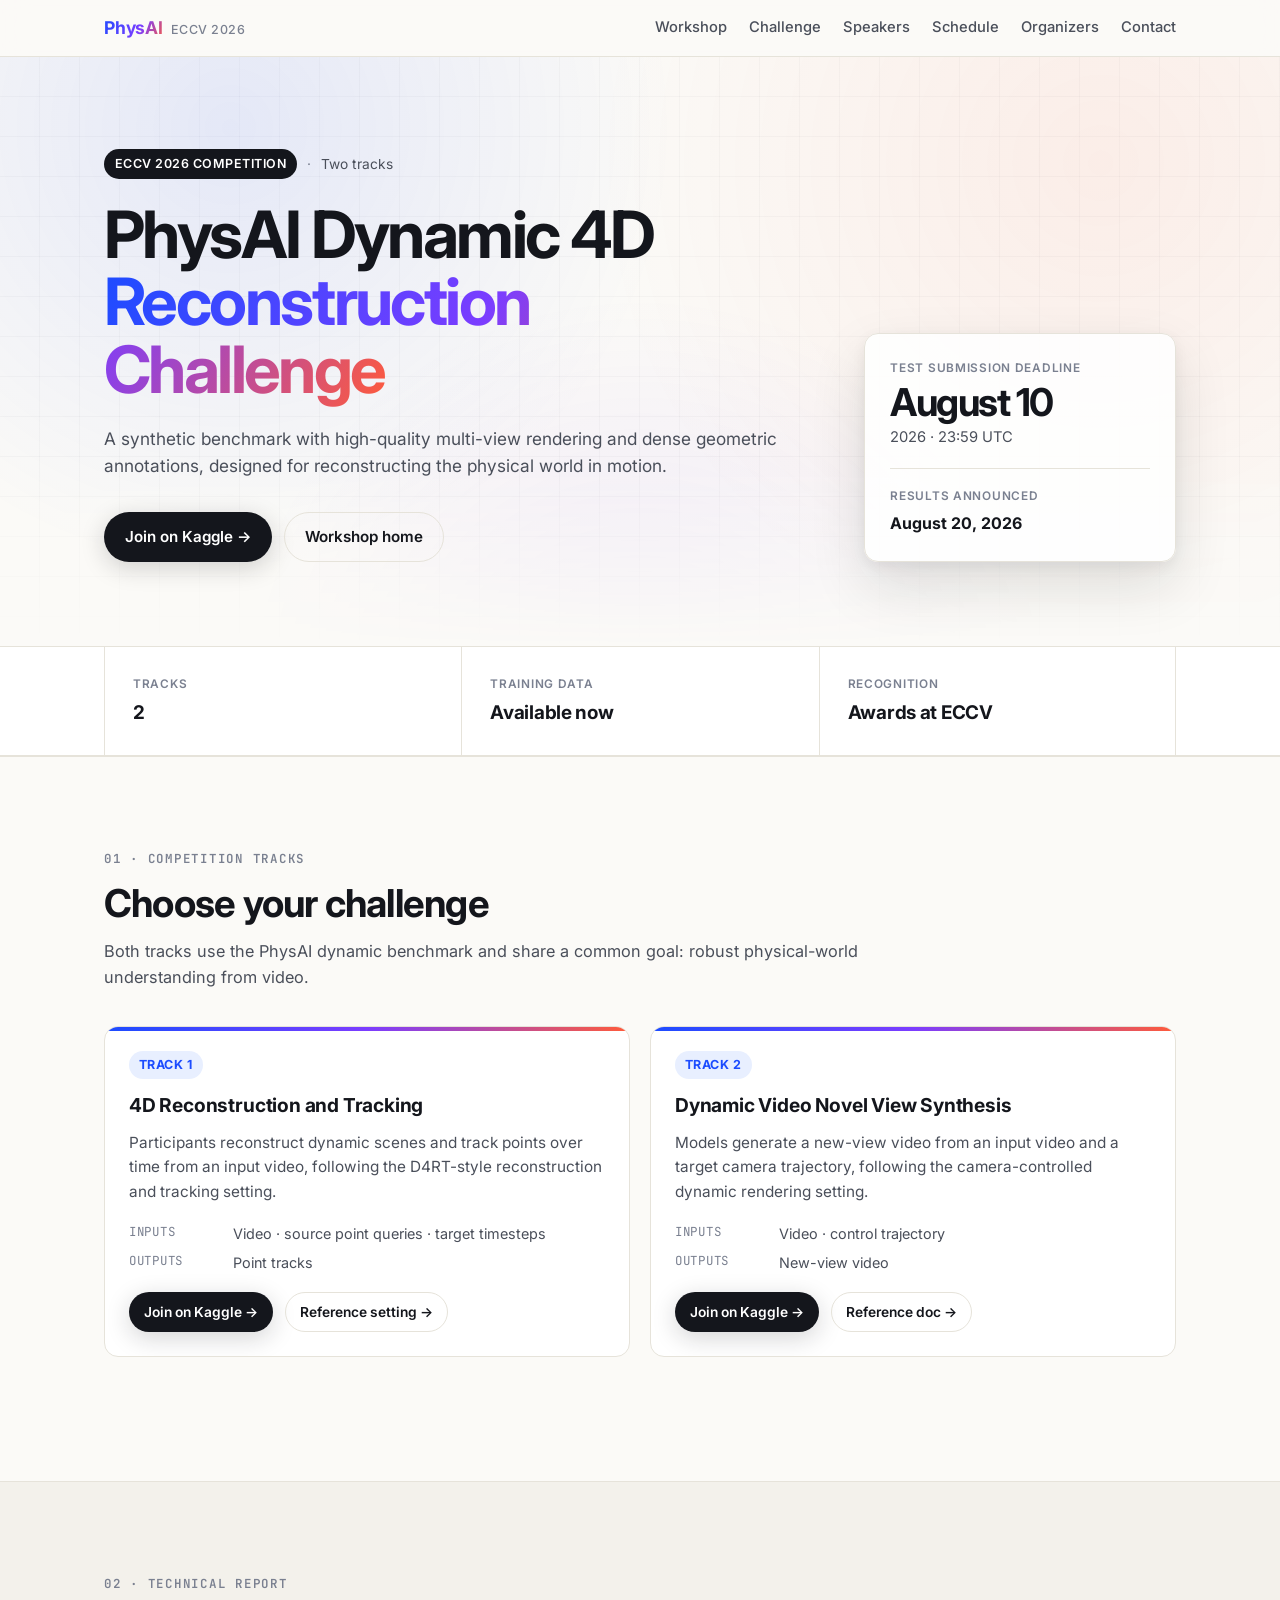
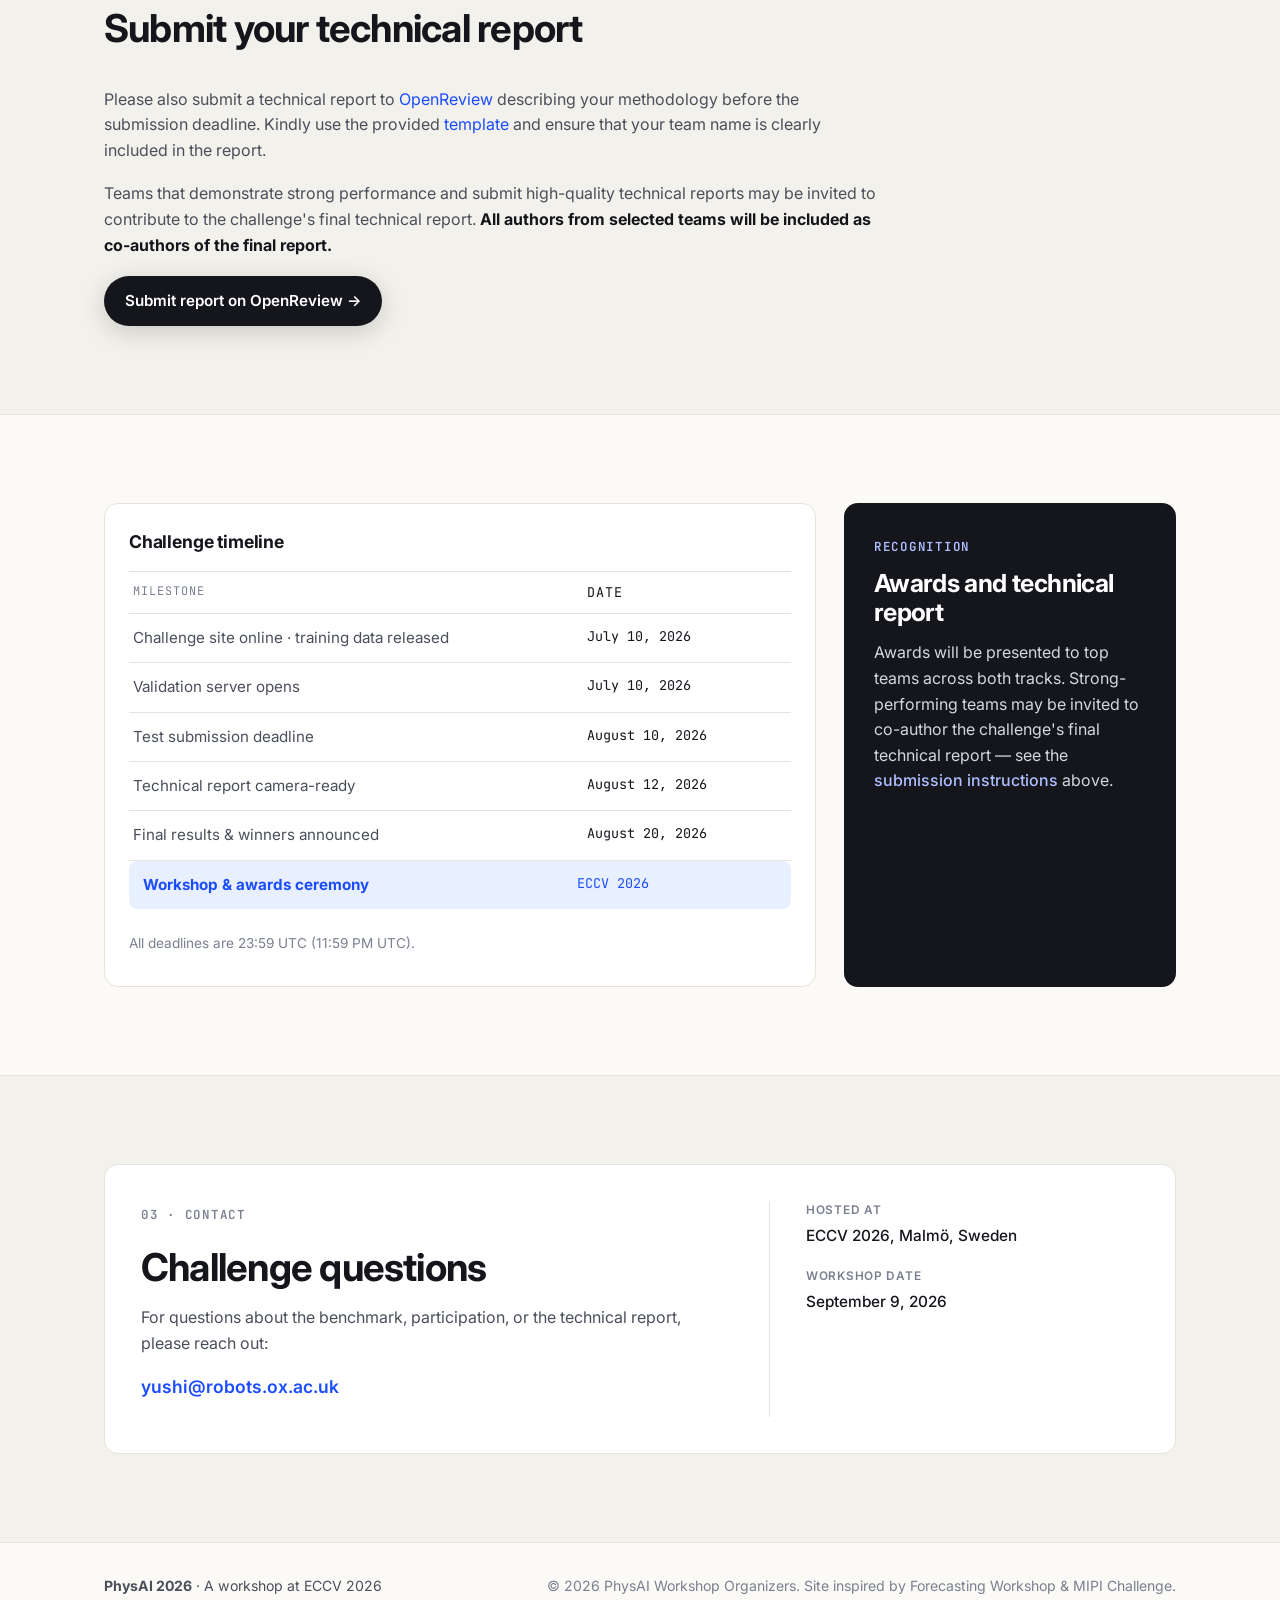
==== commit e5907ebf: "Drop Kaggle qualifier from technical report deadline wording Co-Authored-By: Claude Fable 5 <noreply" ====
--- a/challenge.html
+++ b/challenge.html
@@ -113,7 +113,7 @@
         <p>
           Please also submit a technical report to
           <a href="https://openreview.net/group?id=thecvf.com/ECCV/2026/Workshop/PhysAI" target="_blank" rel="noopener">OpenReview</a>
-          describing your methodology before the Kaggle submission deadline. Kindly use the provided
+          describing your methodology before the submission deadline. Kindly use the provided
           <a href="https://eccv.ecva.net/Conferences/2026/SubmissionPolicies" target="_blank" rel="noopener">template</a>
           and ensure that your team name is clearly included in the report.
         </p>
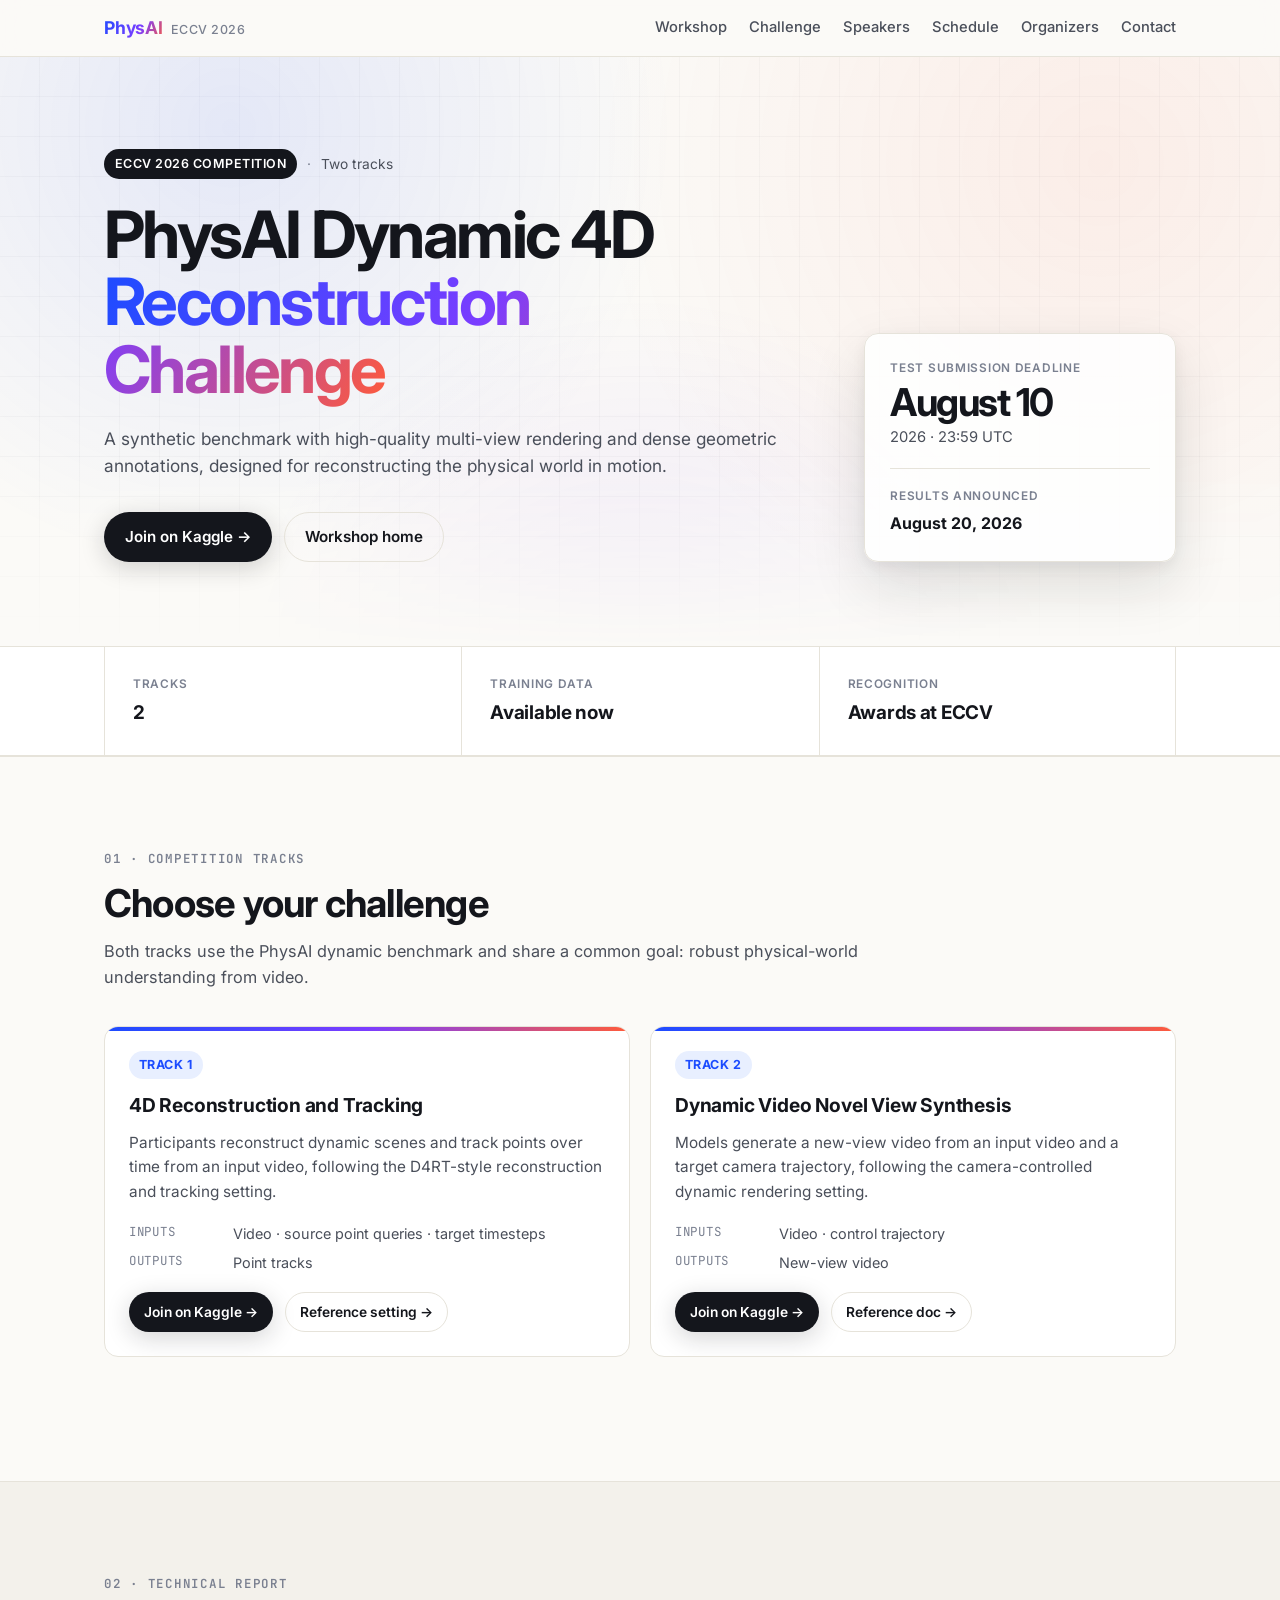
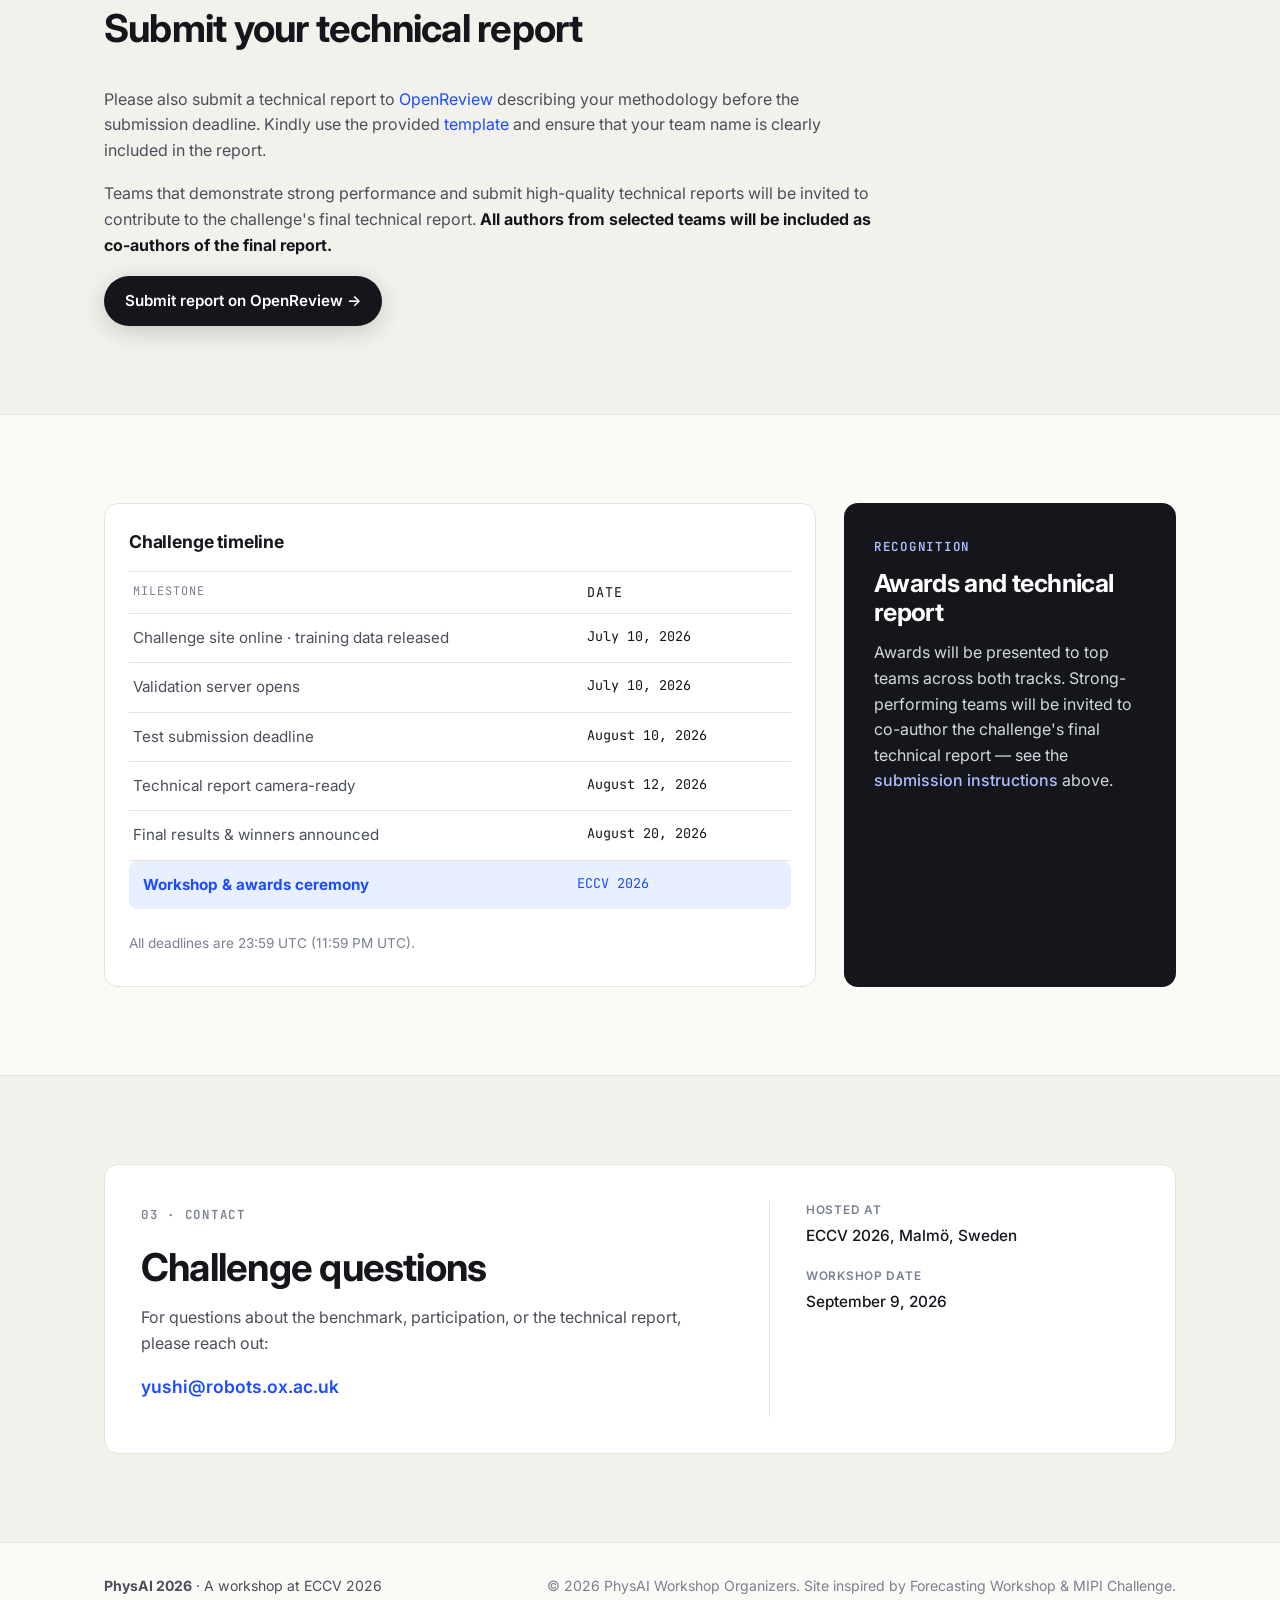
==== commit 51d7ece3: "Strengthen technical report invitation wording from may to will Co-Authored-By: Claude Fable 5 <nore" ====
--- a/challenge.html
+++ b/challenge.html
@@ -118,7 +118,7 @@
           and ensure that your team name is clearly included in the report.
         </p>
         <p>
-          Teams that demonstrate strong performance and submit high-quality technical reports may be
+          Teams that demonstrate strong performance and submit high-quality technical reports will be
           invited to contribute to the challenge's final technical report.
           <strong>All authors from selected teams will be included as co-authors of the final report.</strong>
         </p>
@@ -147,7 +147,7 @@
       <aside class="challenge-callout">
         <span class="eyebrow">Recognition</span>
         <h2>Awards and technical report</h2>
-        <p>Awards will be presented to top teams across both tracks. Strong-performing teams may be invited to co-author the challenge's final technical report — see the <a href="#report">submission instructions</a> above.</p>
+        <p>Awards will be presented to top teams across both tracks. Strong-performing teams will be invited to co-author the challenge's final technical report — see the <a href="#report">submission instructions</a> above.</p>
       </aside>
     </div>
   </section>
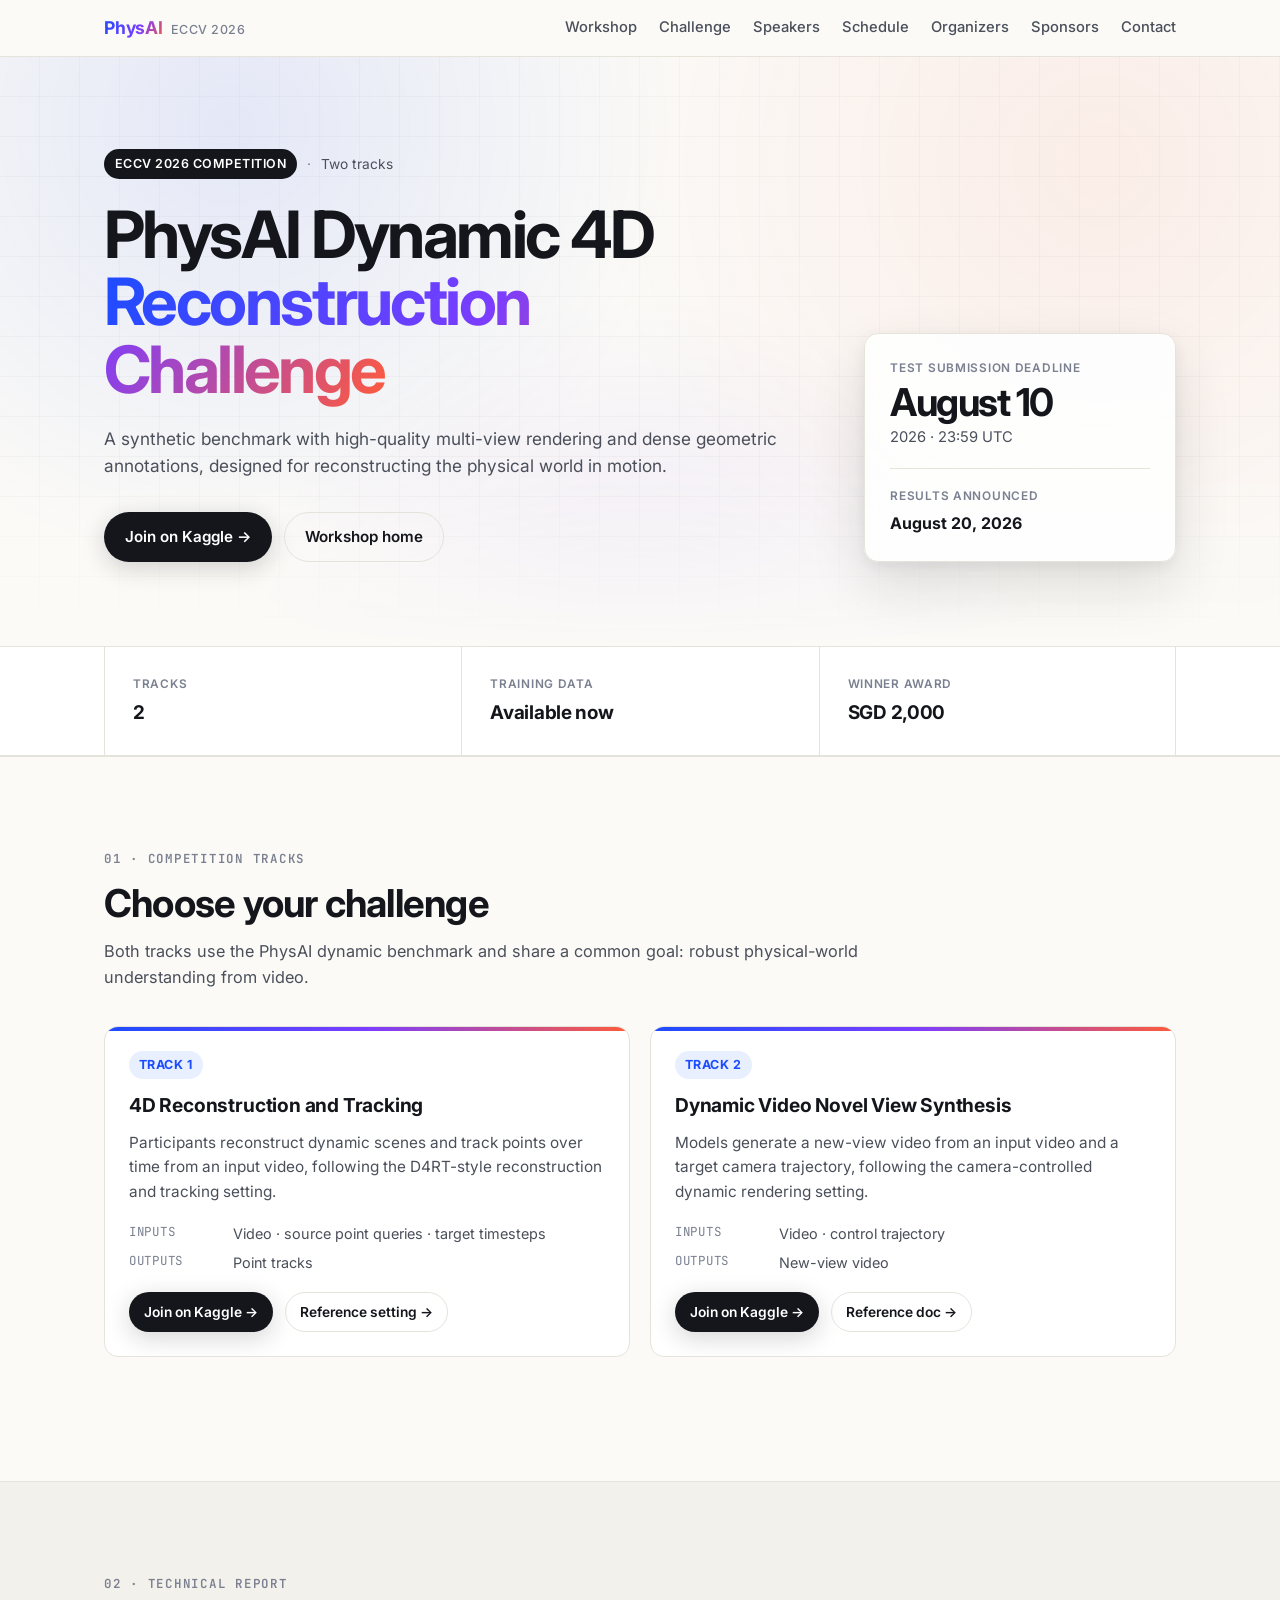
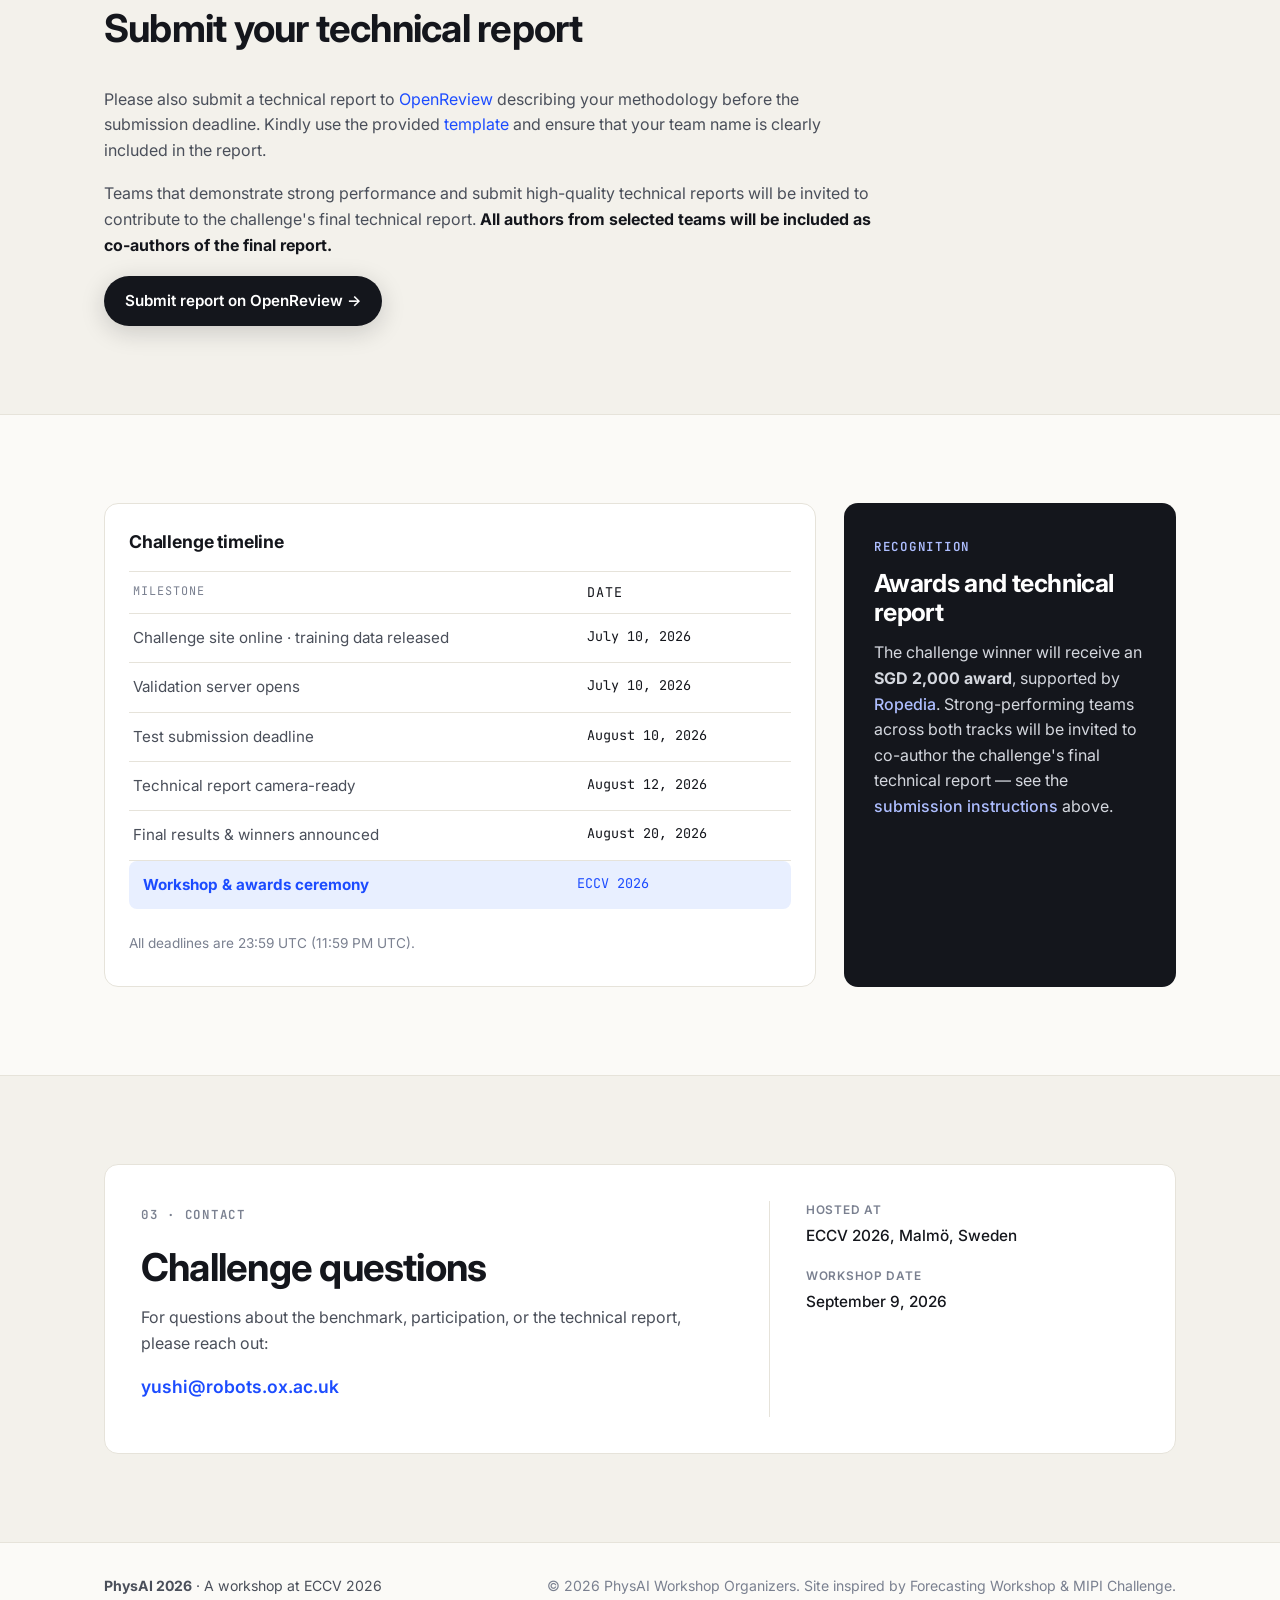
==== commit 1ec45883: "Add Ropedia sponsorship and organizer" ====
--- a/challenge.html
+++ b/challenge.html
@@ -24,6 +24,7 @@
       <a href="index.html#speakers">Speakers</a>
       <a href="index.html#schedule">Schedule</a>
       <a href="index.html#organizers">Organizers</a>
+      <a href="index.html#sponsors">Sponsors</a>
       <a href="#contact">Contact</a>
     </nav>
   </div>
@@ -61,7 +62,7 @@
     <div class="container challenge-stats-inner">
       <div><span class="meta-label">Tracks</span><strong>2</strong></div>
       <div><span class="meta-label">Training data</span><strong>Available now</strong></div>
-      <div><span class="meta-label">Recognition</span><strong>Awards at ECCV</strong></div>
+      <div><span class="meta-label">Winner award</span><strong>SGD 2,000</strong></div>
     </div>
   </section>
 
@@ -147,7 +148,7 @@
       <aside class="challenge-callout">
         <span class="eyebrow">Recognition</span>
         <h2>Awards and technical report</h2>
-        <p>Awards will be presented to top teams across both tracks. Strong-performing teams will be invited to co-author the challenge's final technical report — see the <a href="#report">submission instructions</a> above.</p>
+        <p>The challenge winner will receive an <strong>SGD 2,000 award</strong>, supported by <a href="https://ropedia.com/" target="_blank" rel="noopener">Ropedia</a>. Strong-performing teams across both tracks will be invited to co-author the challenge's final technical report — see the <a href="#report">submission instructions</a> above.</p>
       </aside>
     </div>
   </section>
--- a/styles.css
+++ b/styles.css
@@ -315,7 +315,7 @@
   grid-template-columns: repeat(5, minmax(0, 1fr));
 }
 .people-grid.compact {
-  grid-template-columns: repeat(5, minmax(0, 1fr));
+  grid-template-columns: repeat(6, minmax(0, 1fr));
   gap: 14px;
 }
 .people-grid.compact .person { padding: 12px 12px 14px; gap: 10px; }
@@ -381,6 +381,58 @@
   margin-top: 24px;
   font-size: 0.85rem;
   color: var(--ink-muted);
+}
+
+/* ----- SPONSORS ----- */
+.sponsor-card {
+  max-width: 760px;
+  min-height: 150px;
+  display: grid;
+  grid-template-columns: minmax(0, 1fr) auto;
+  align-items: center;
+  gap: 10px 32px;
+  padding: 28px 32px;
+  color: var(--ink);
+  background: #fff;
+  border: 1px solid var(--line);
+  border-radius: var(--radius);
+  box-shadow: var(--shadow);
+  text-decoration: none;
+  transition: transform 0.15s ease, box-shadow 0.15s ease;
+}
+.sponsor-card:hover {
+  transform: translateY(-2px);
+  box-shadow: var(--shadow-lg);
+  text-decoration: none;
+}
+.sponsor-lockup {
+  display: flex;
+  align-items: center;
+  gap: 16px;
+}
+.sponsor-lockup img {
+  width: 72px;
+  height: 72px;
+  border-radius: 12px;
+}
+.sponsor-wordmark {
+  font-size: clamp(2rem, 4vw, 3rem);
+  line-height: 1;
+  letter-spacing: -0.045em;
+  font-weight: 600;
+}
+.sponsor-description {
+  color: var(--ink-soft);
+  font-size: 0.92rem;
+  grid-column: 1;
+}
+.sponsor-link {
+  grid-column: 2;
+  grid-row: 1 / span 2;
+  color: var(--accent);
+  font-size: 0.86rem;
+  font-weight: 600;
+  white-space: nowrap;
 }
 
 /* ----- SCHEDULE ----- */
@@ -690,6 +742,8 @@
   .challenge-stats-inner > div:last-child { border-bottom: 0; }
   .challenge-preview { grid-template-columns: 1fr; gap: 20px; padding: 25px; }
   .challenge-preview .btn { grid-column: auto; }
+  .sponsor-card { grid-template-columns: 1fr; padding: 24px; }
+  .sponsor-link { grid-column: 1; grid-row: auto; margin-top: 8px; }
 }
 @media (max-width: 460px) {
   .people-grid, .people-grid.compact { grid-template-columns: 1fr 1fr; }
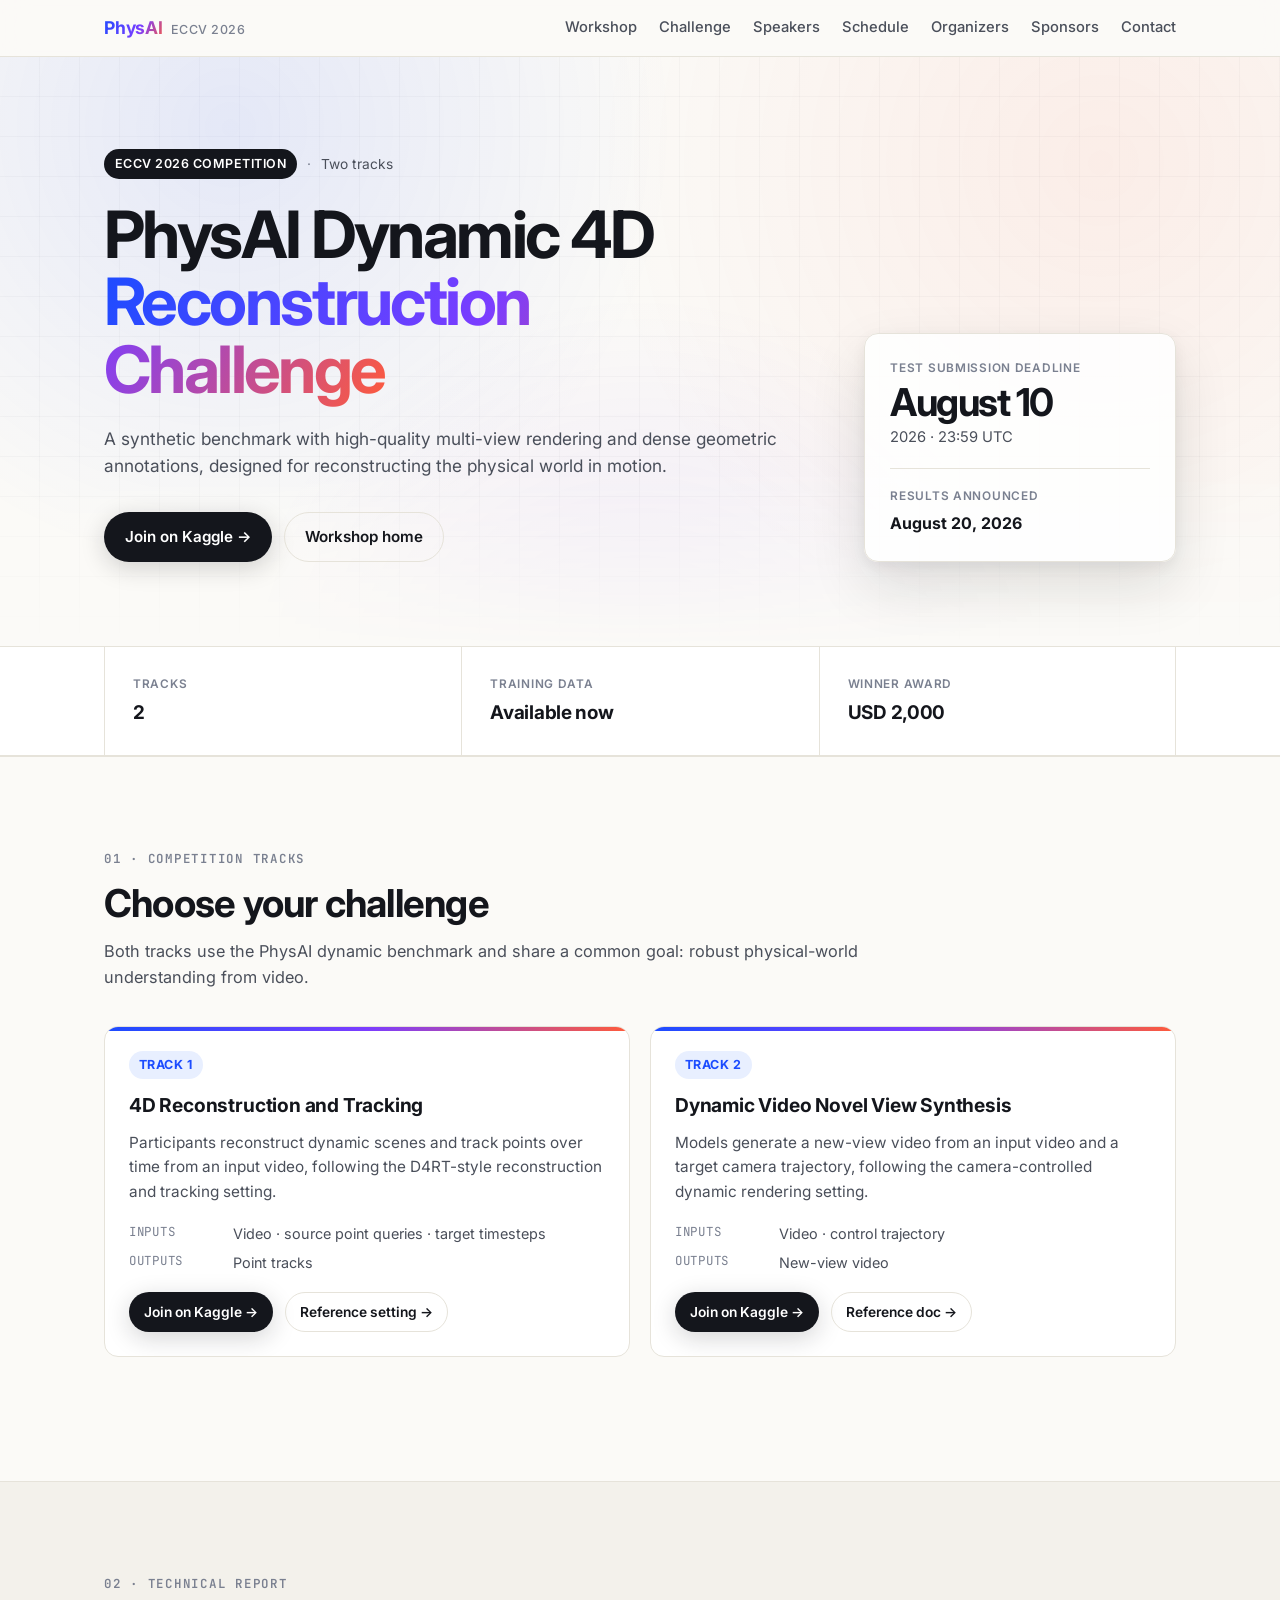
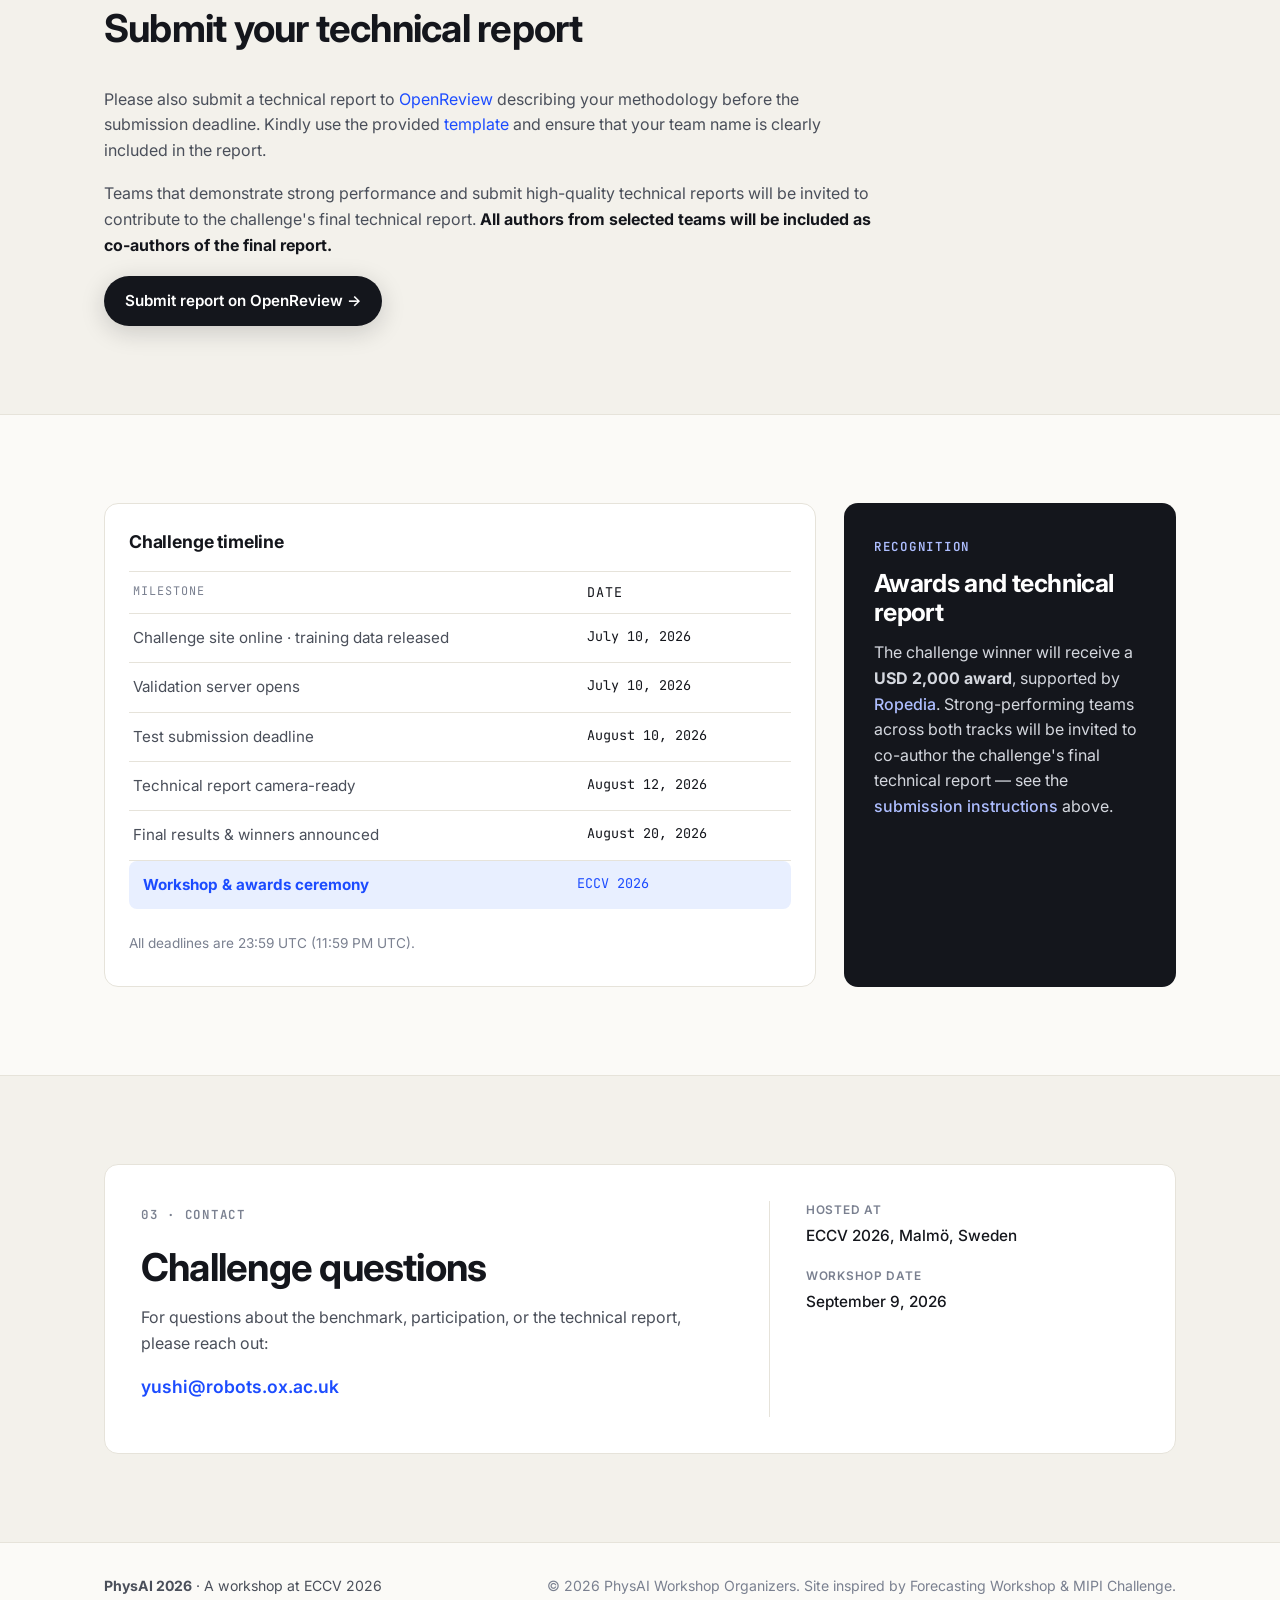
==== commit cf4c2fdc: "Correct challenge award currency to USD" ====
--- a/challenge.html
+++ b/challenge.html
@@ -62,7 +62,7 @@
     <div class="container challenge-stats-inner">
       <div><span class="meta-label">Tracks</span><strong>2</strong></div>
       <div><span class="meta-label">Training data</span><strong>Available now</strong></div>
-      <div><span class="meta-label">Winner award</span><strong>SGD 2,000</strong></div>
+      <div><span class="meta-label">Winner award</span><strong>USD 2,000</strong></div>
     </div>
   </section>
 
@@ -148,7 +148,7 @@
       <aside class="challenge-callout">
         <span class="eyebrow">Recognition</span>
         <h2>Awards and technical report</h2>
-        <p>The challenge winner will receive an <strong>SGD 2,000 award</strong>, supported by <a href="https://ropedia.com/" target="_blank" rel="noopener">Ropedia</a>. Strong-performing teams across both tracks will be invited to co-author the challenge's final technical report — see the <a href="#report">submission instructions</a> above.</p>
+        <p>The challenge winner will receive a <strong>USD 2,000 award</strong>, supported by <a href="https://ropedia.com/" target="_blank" rel="noopener">Ropedia</a>. Strong-performing teams across both tracks will be invited to co-author the challenge's final technical report — see the <a href="#report">submission instructions</a> above.</p>
       </aside>
     </div>
   </section>
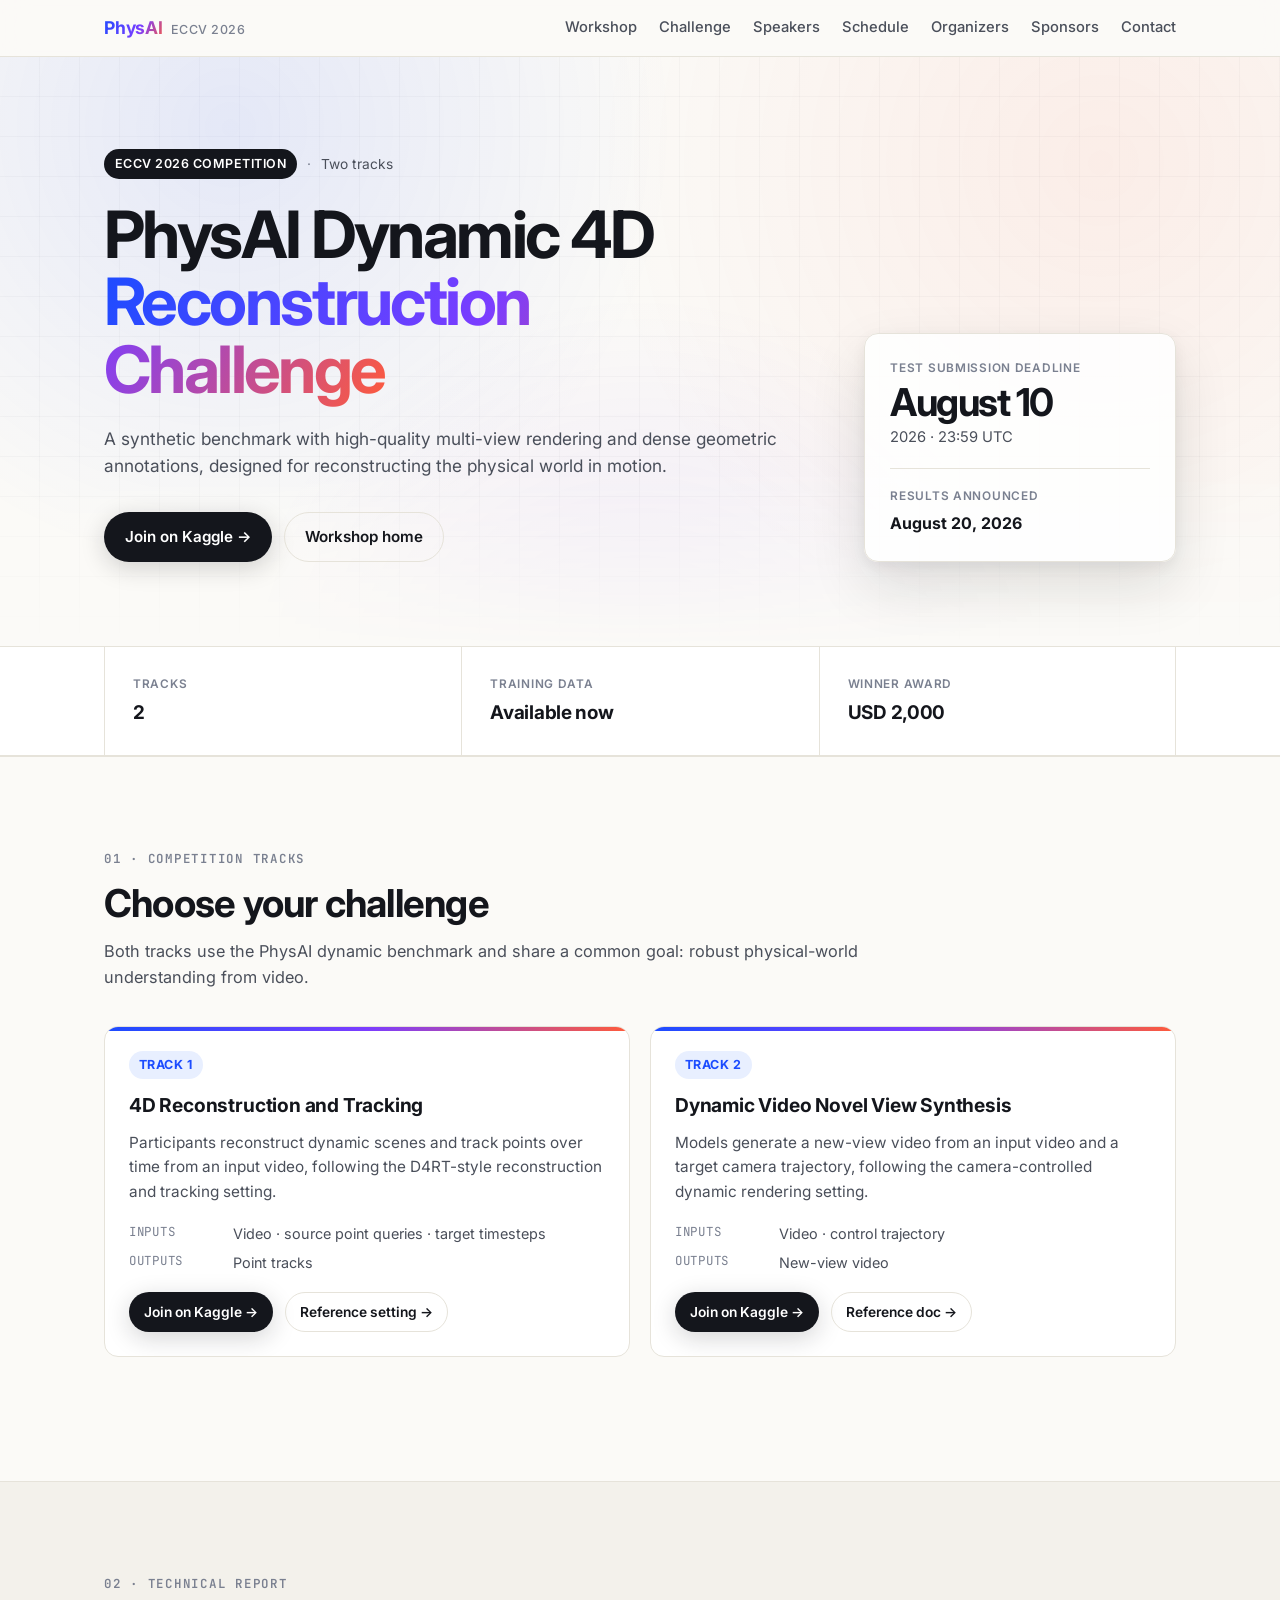
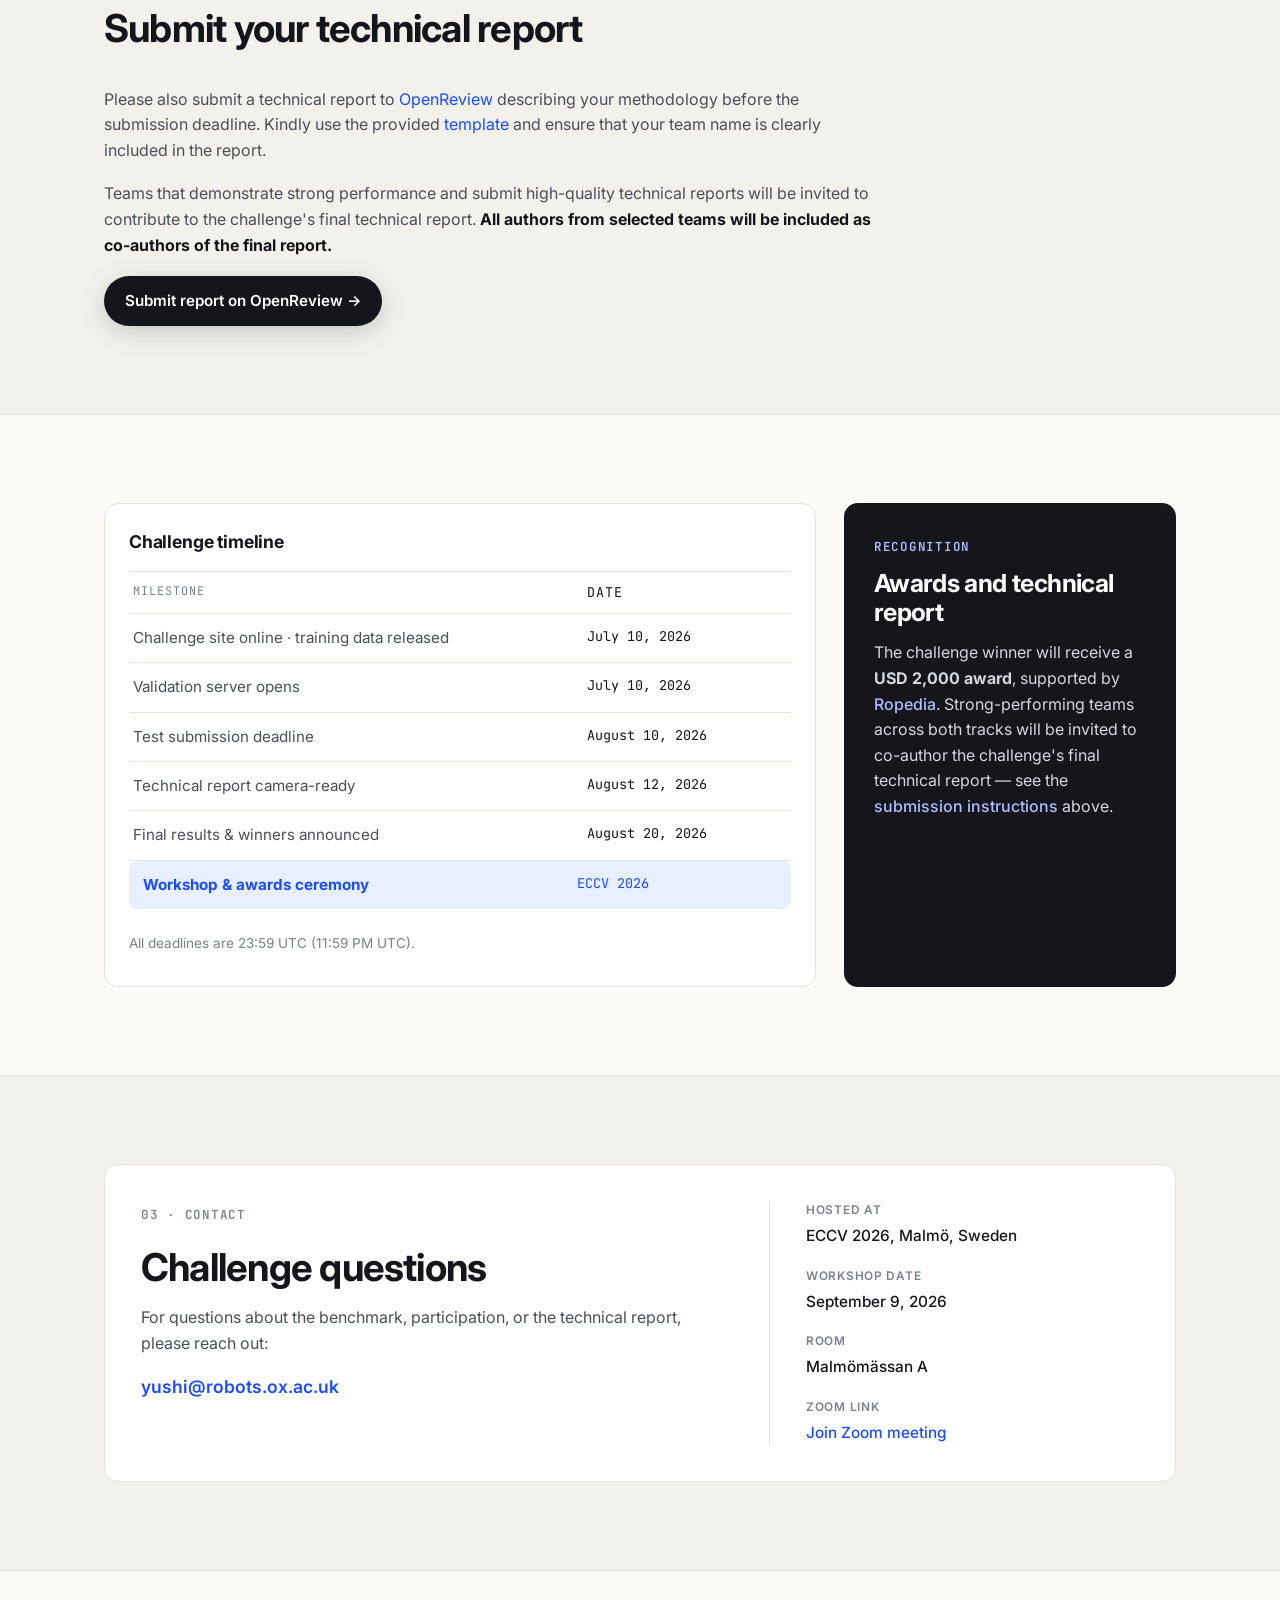
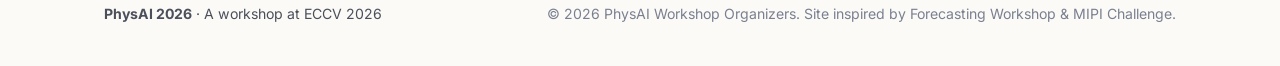
==== commit 8cd8fb1e: "Update workshop date location and zoom links" ====
--- a/challenge.html
+++ b/challenge.html
@@ -165,6 +165,13 @@
         <div class="contact-side">
           <div class="contact-block"><span class="meta-label">Hosted at</span><span class="meta-value">ECCV 2026, Malmö, Sweden</span></div>
           <div class="contact-block"><span class="meta-label">Workshop date</span><span class="meta-value">September 9, 2026</span></div>
+          <div class="contact-block"><span class="meta-label">Room</span><span class="meta-value">Malmömässan A</span></div>
+          <div class="contact-block">
+            <span class="meta-label">Zoom link</span>
+            <span class="meta-value">
+              <a href="https://ntu-sg.zoom.us/j/84702037169?pwd=pmuQhbIt7LyUb4wfM5FUVjAmf9bGLV.1">Join Zoom meeting</a>
+            </span>
+          </div>
         </div>
       </div>
     </div>
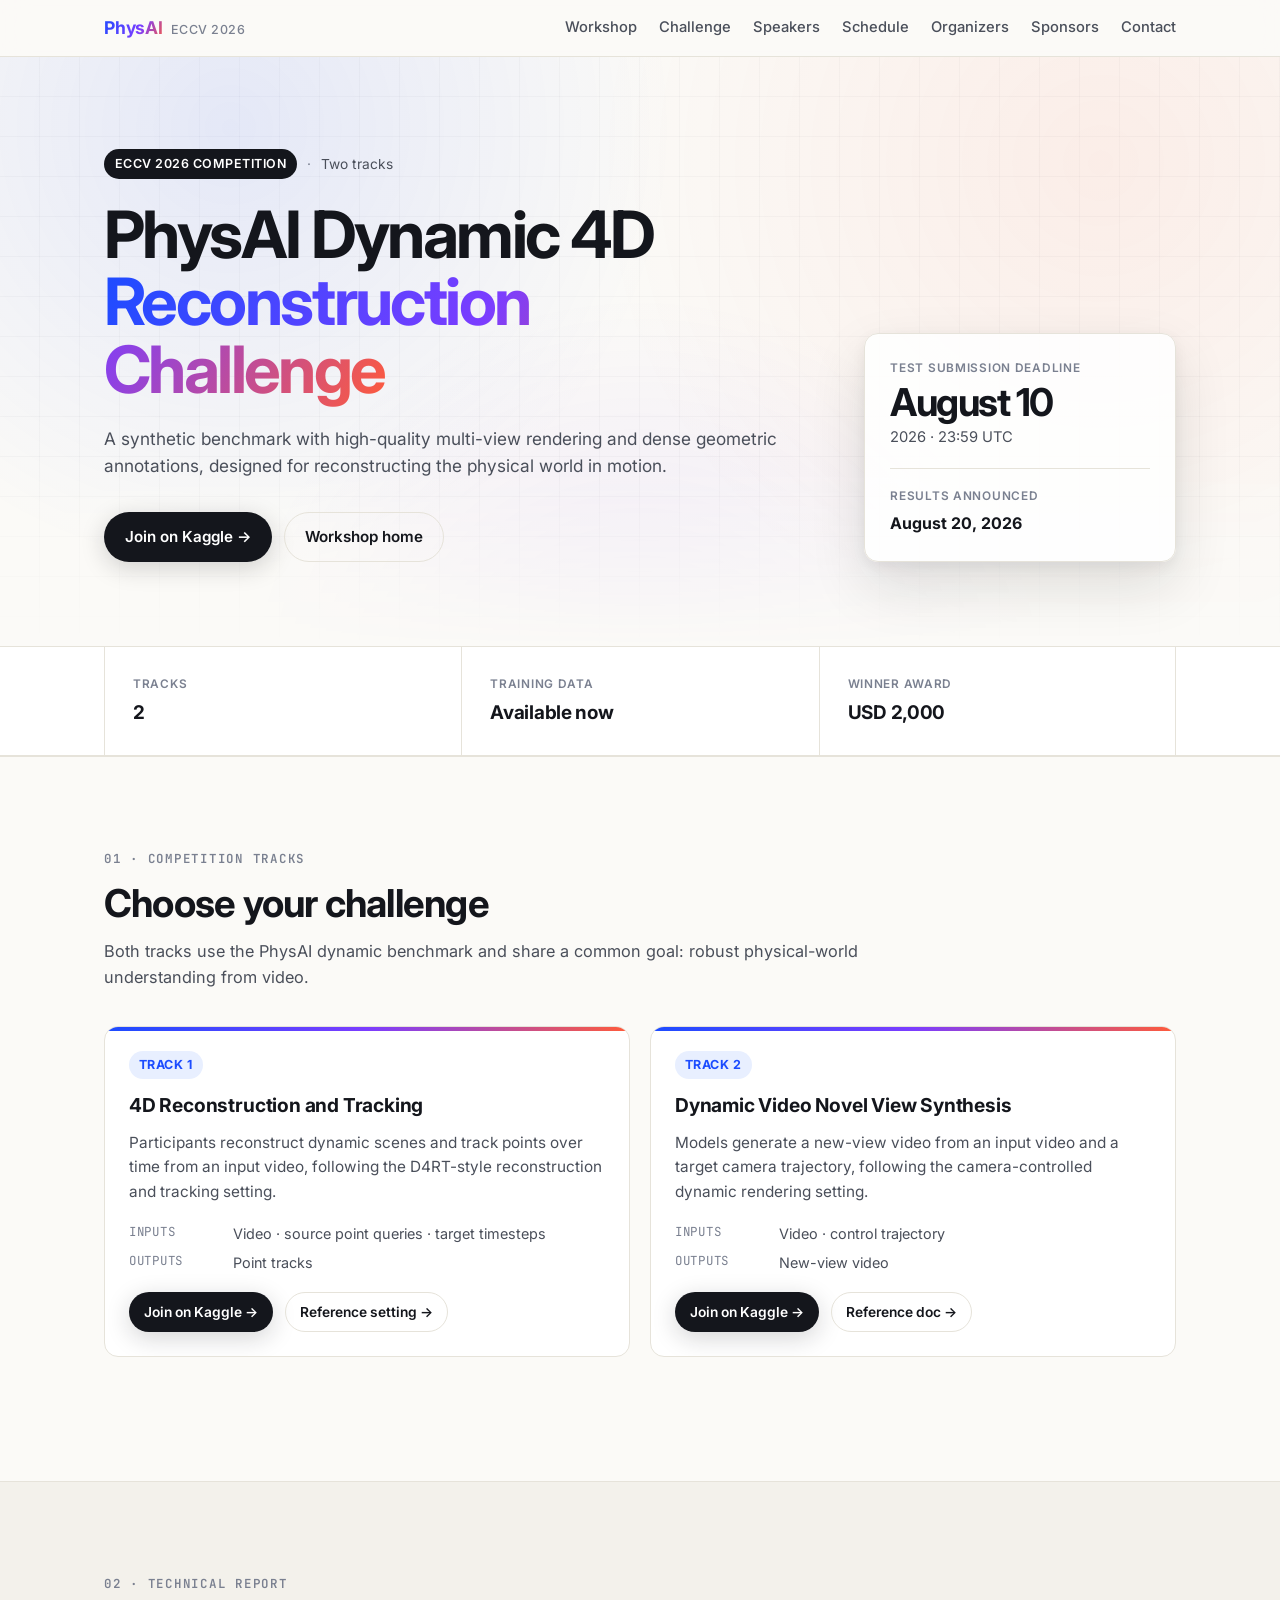
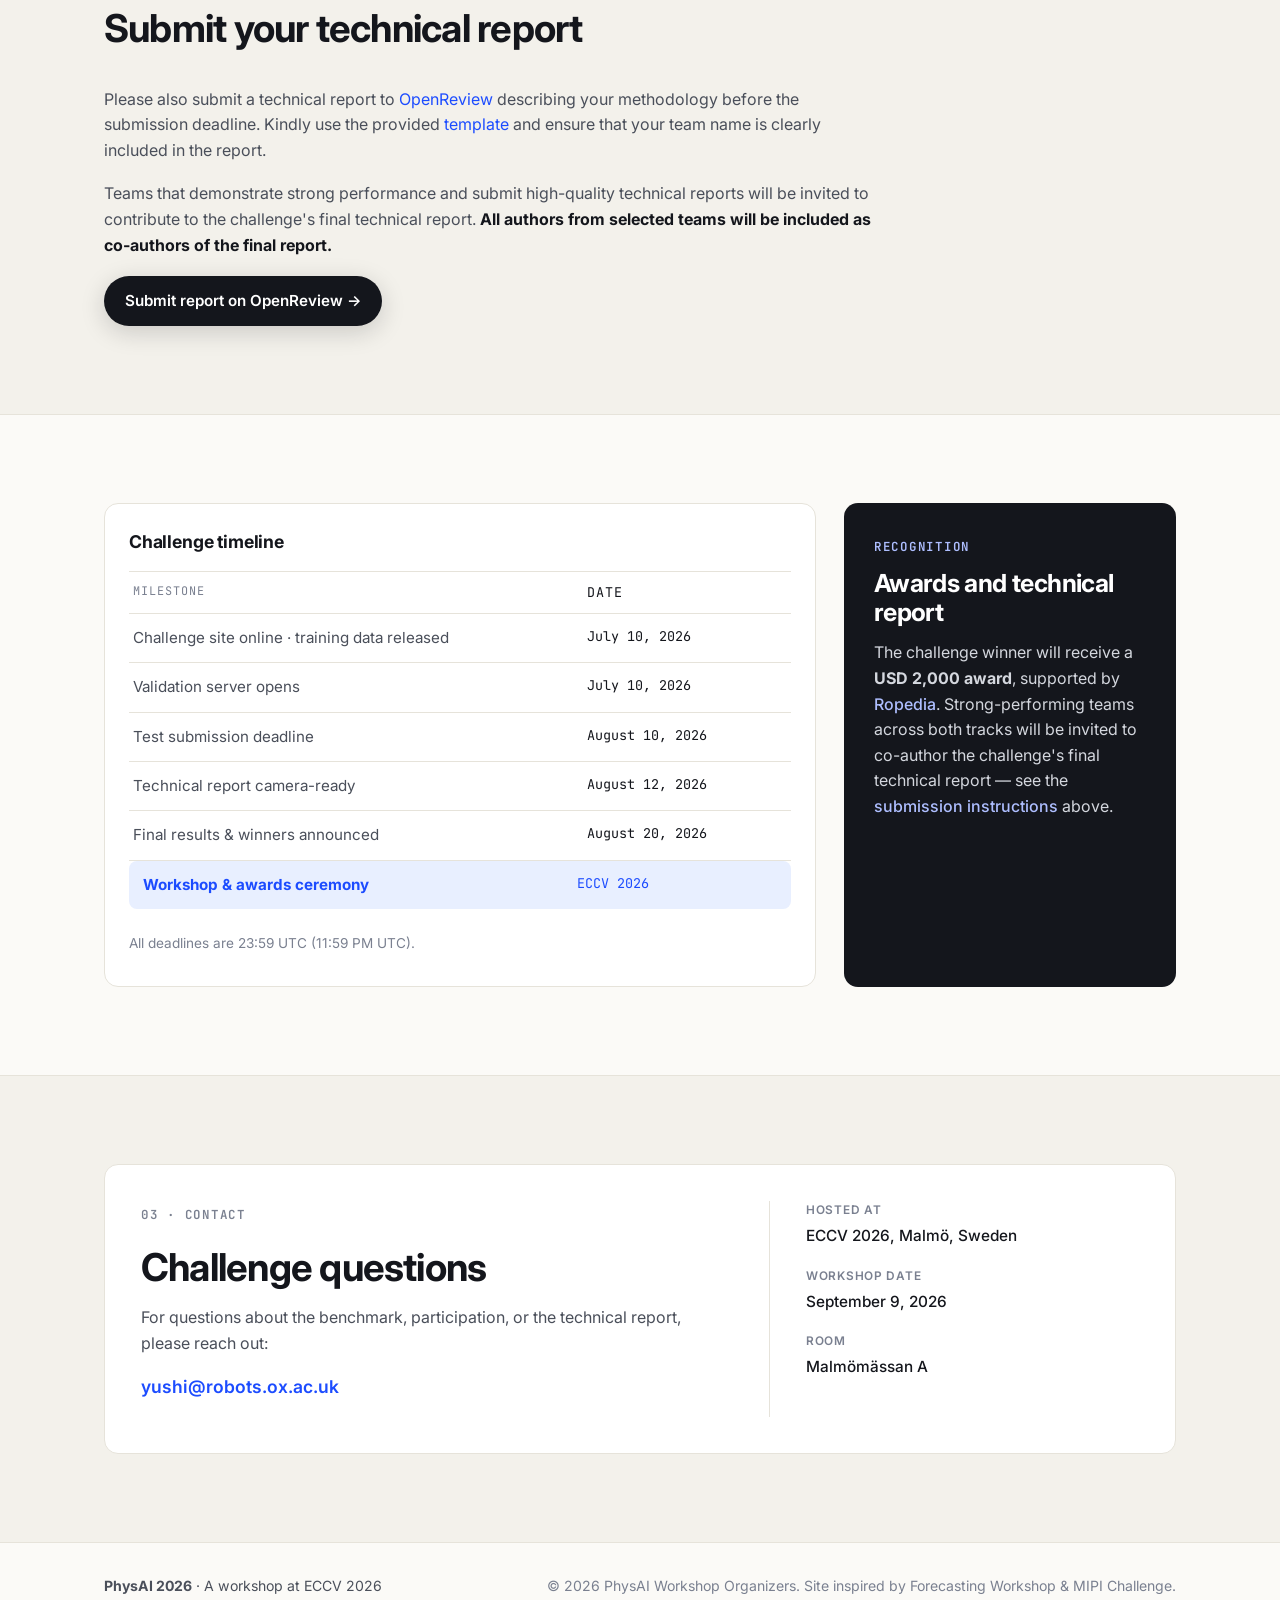
==== commit d196cf66: "Remove Zoom links from public pages" ====
--- a/challenge.html
+++ b/challenge.html
@@ -166,12 +166,6 @@
           <div class="contact-block"><span class="meta-label">Hosted at</span><span class="meta-value">ECCV 2026, Malmö, Sweden</span></div>
           <div class="contact-block"><span class="meta-label">Workshop date</span><span class="meta-value">September 9, 2026</span></div>
           <div class="contact-block"><span class="meta-label">Room</span><span class="meta-value">Malmömässan A</span></div>
-          <div class="contact-block">
-            <span class="meta-label">Zoom link</span>
-            <span class="meta-value">
-              <a href="https://ntu-sg.zoom.us/j/84702037169?pwd=pmuQhbIt7LyUb4wfM5FUVjAmf9bGLV.1">Join Zoom meeting</a>
-            </span>
-          </div>
         </div>
       </div>
     </div>
